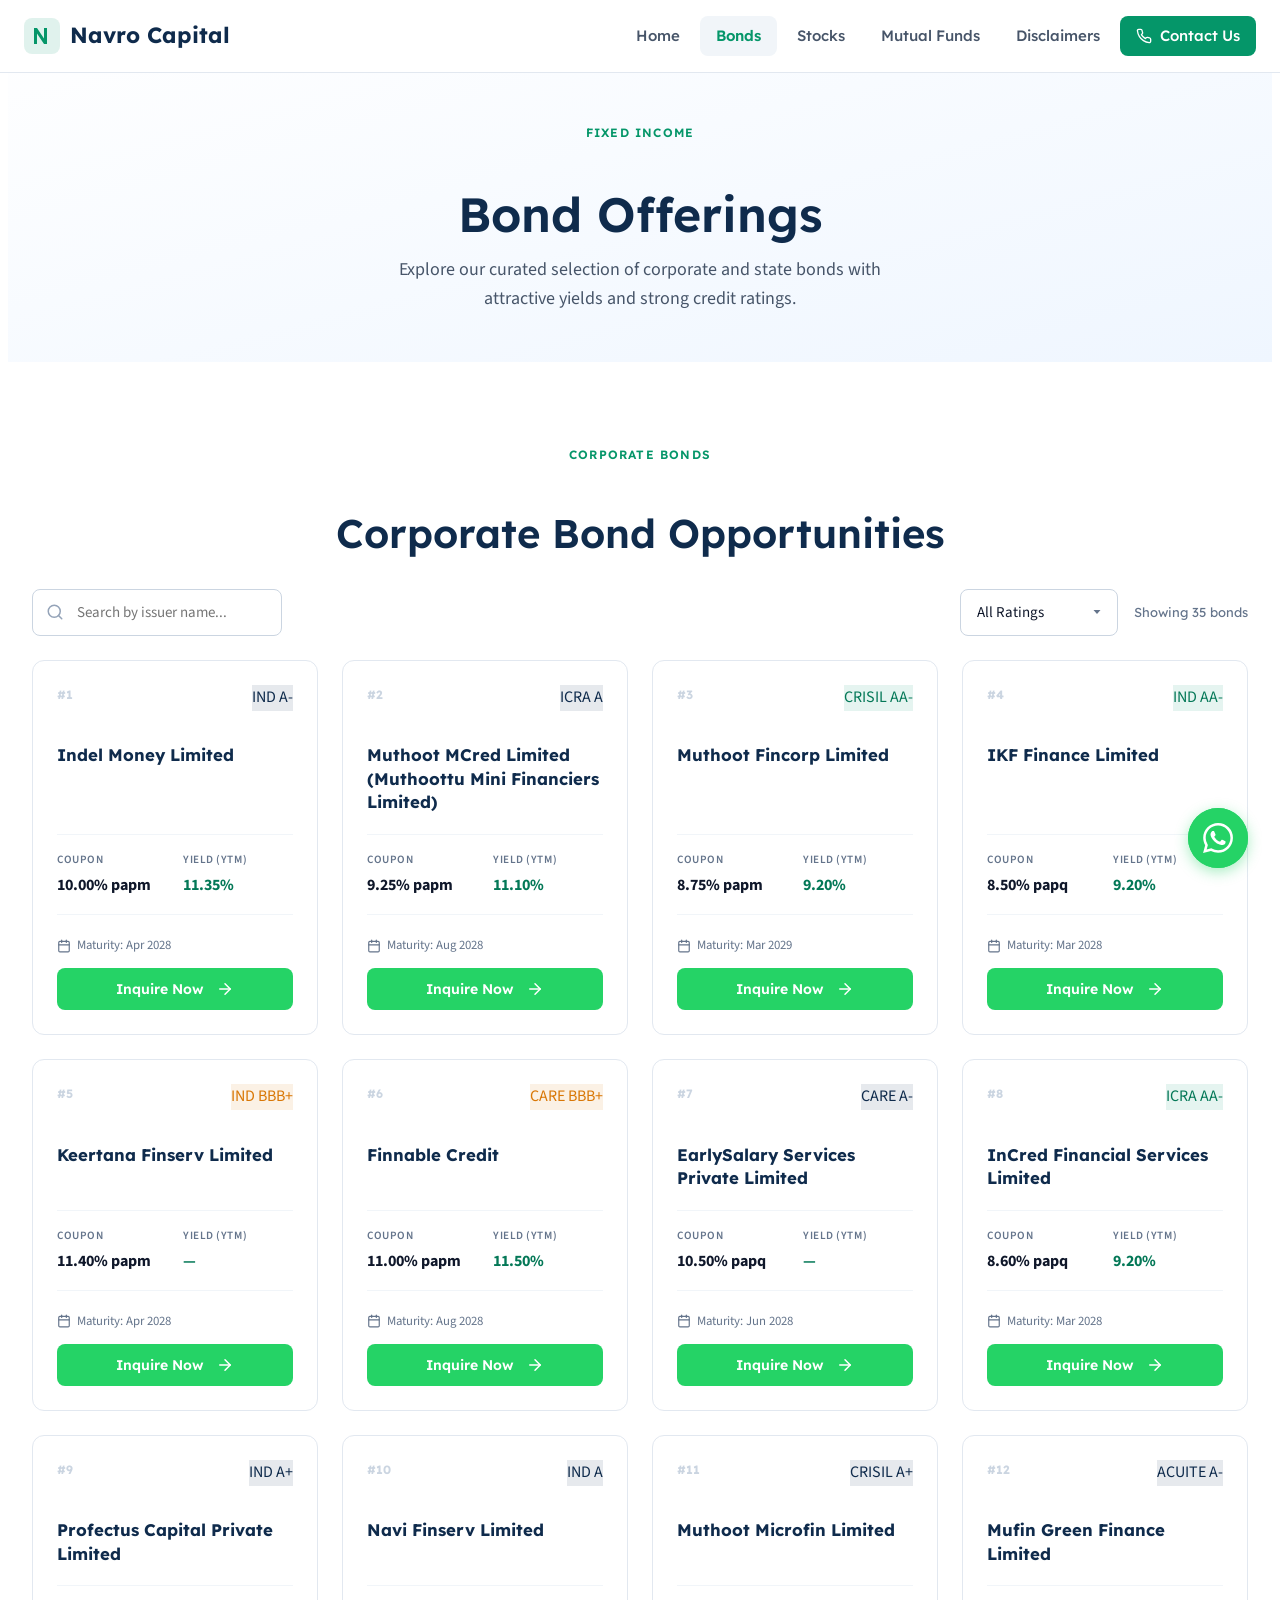
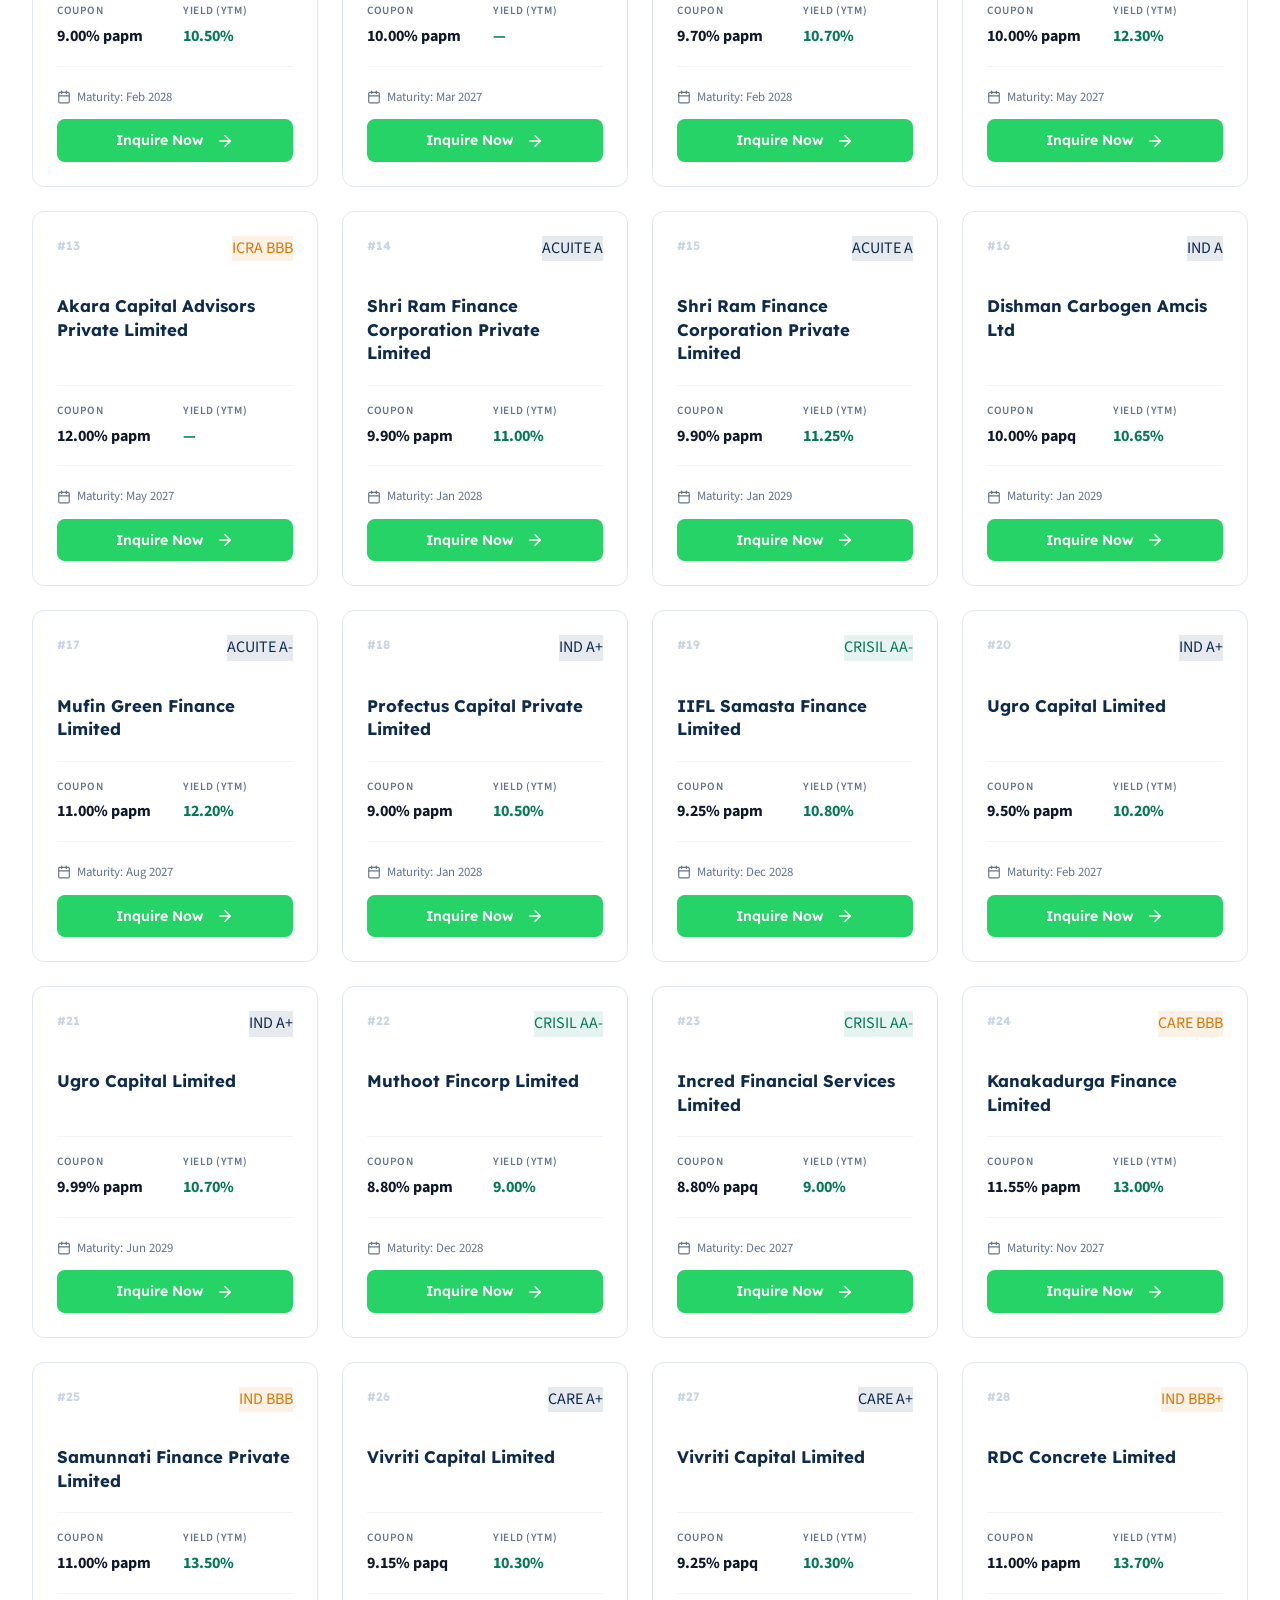
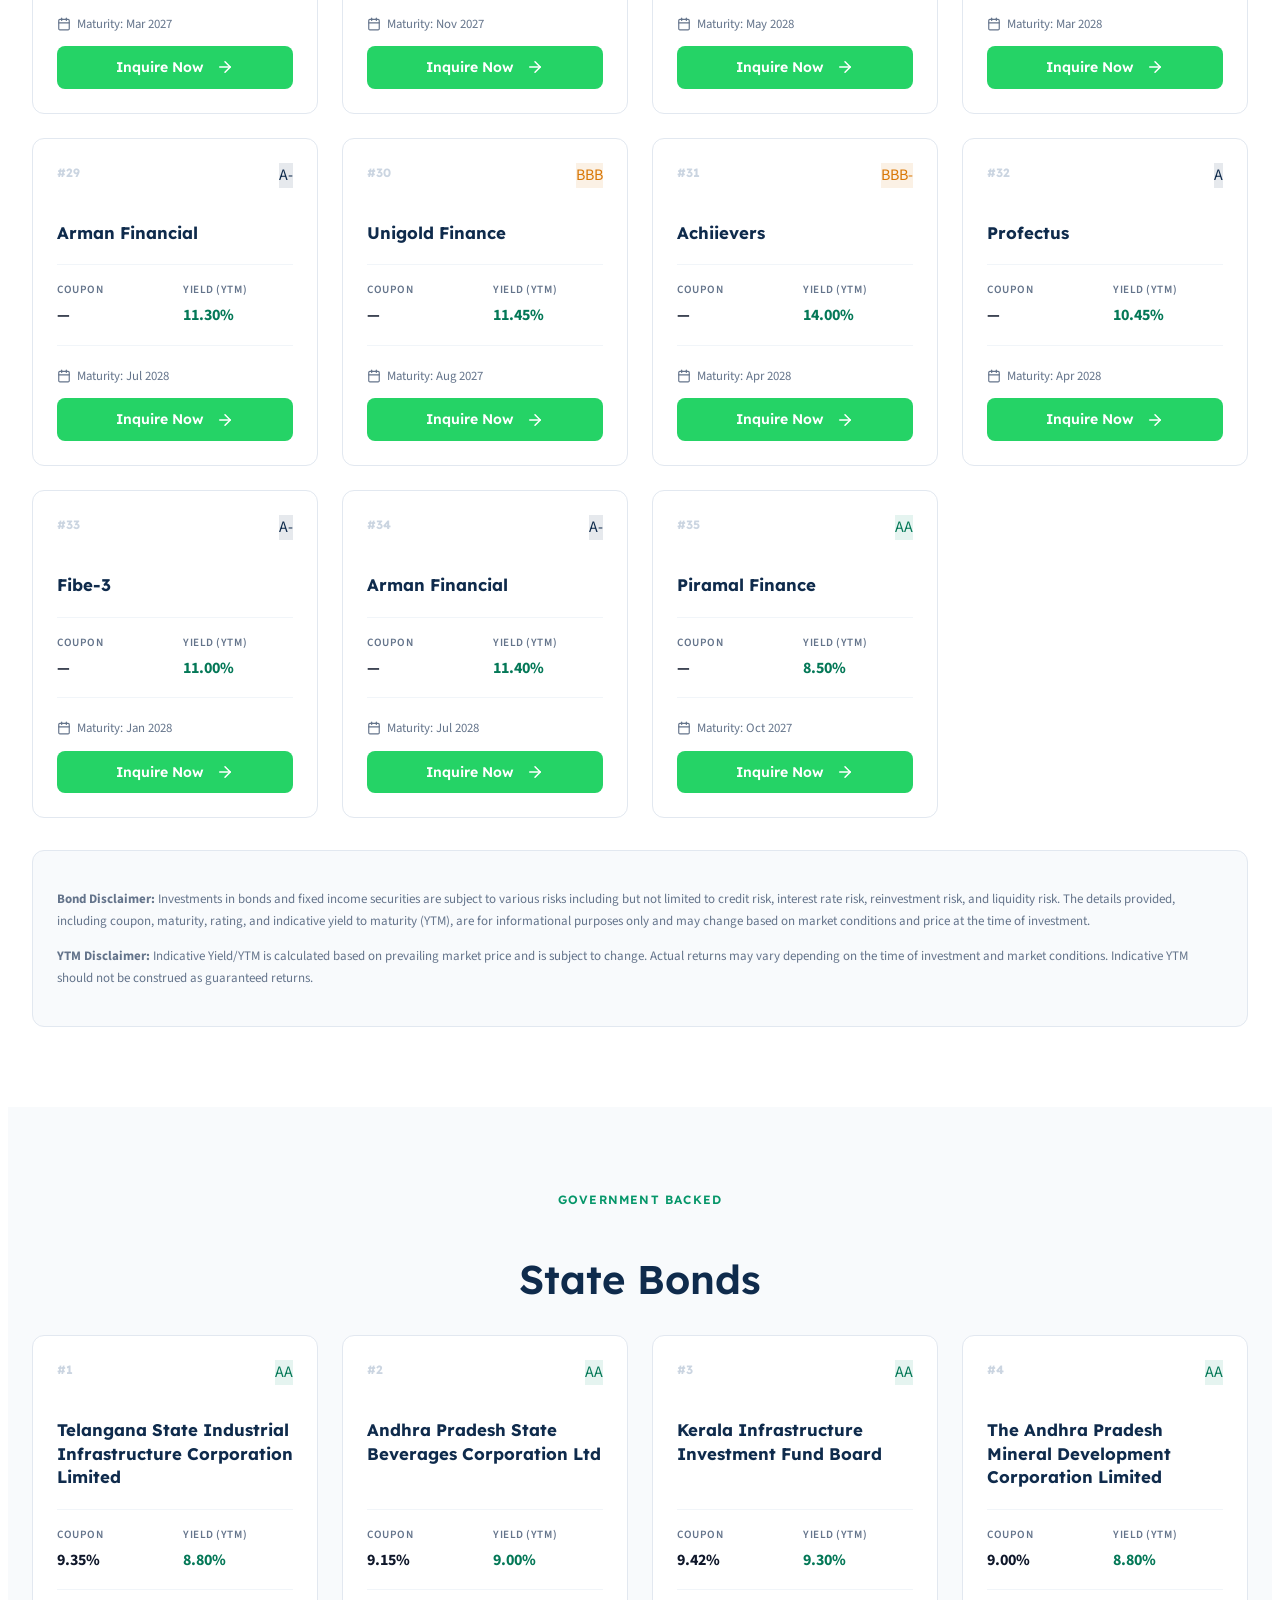
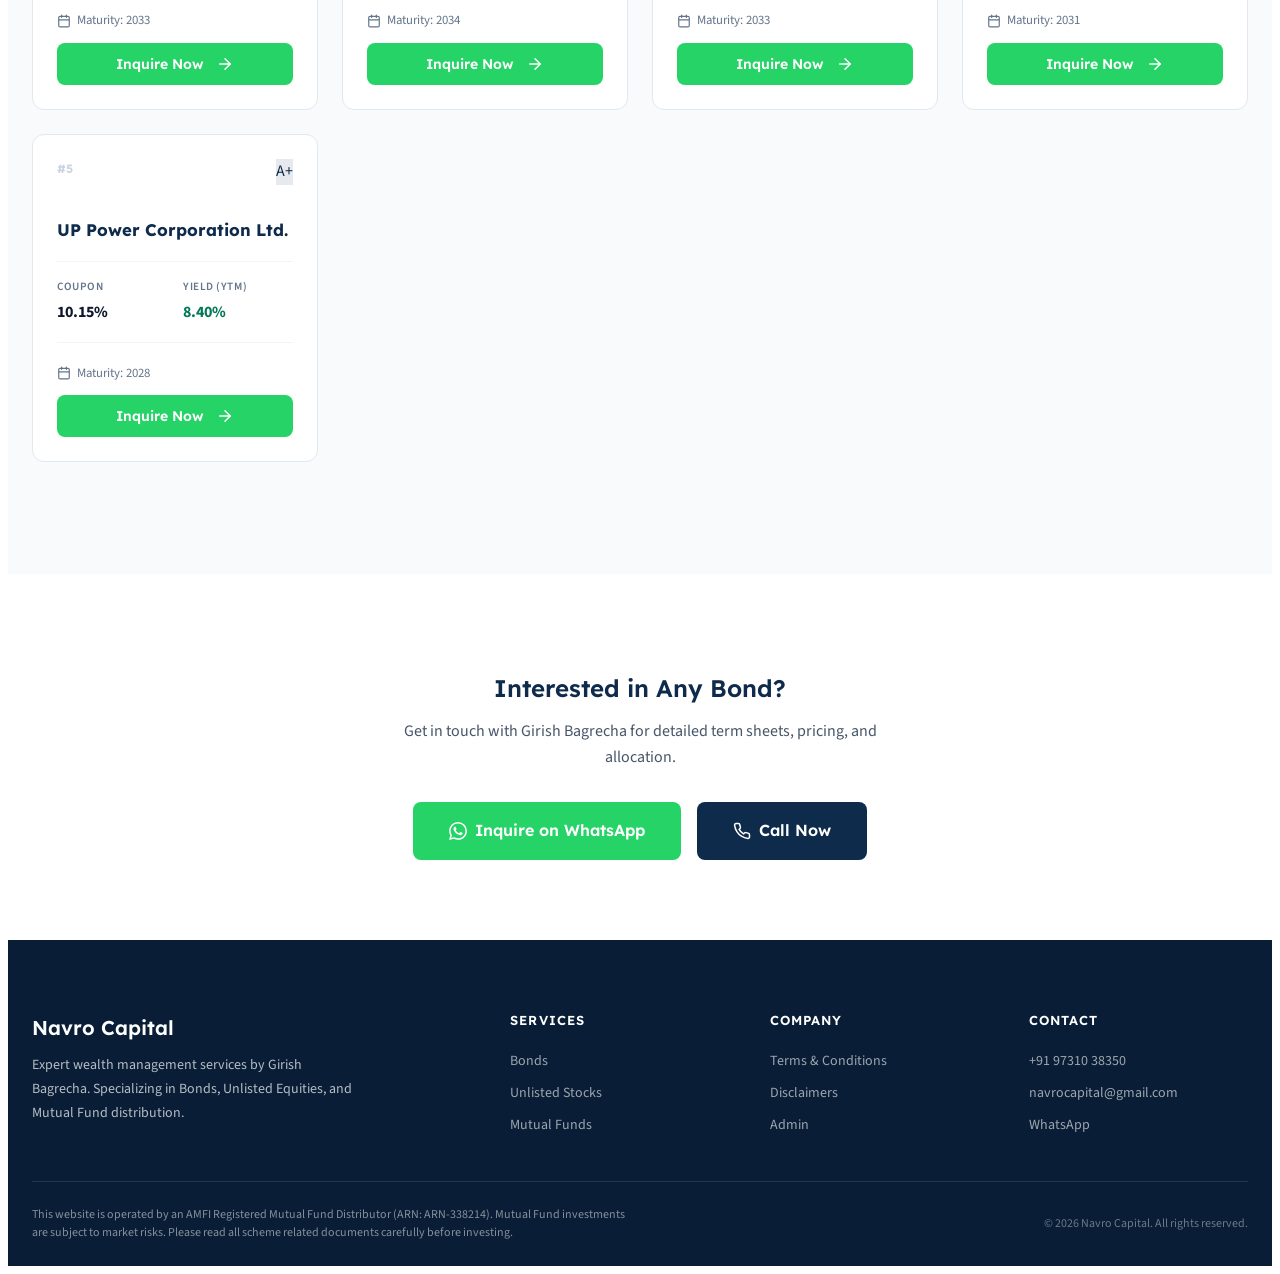
==== bonds.html @ 6faaa969 "navro capital init commit" ====
<!DOCTYPE html>
<html lang="en">
<head>
  <meta charset="UTF-8">
  <meta name="viewport" content="width=device-width, initial-scale=1.0">
  <title>Bonds — Navro Capital</title>
  <meta name="description" content="Explore 35+ corporate and state bonds with attractive yields of 8.4%–14.0%. Curated by Navro Capital.">
  <meta name="theme-color" content="#0F2B4C">
  <link rel="preconnect" href="https://fonts.googleapis.com">
  <link rel="preconnect" href="https://fonts.gstatic.com" crossorigin>
  <link href="https://fonts.googleapis.com/css2?family=Lexend:wght@300;400;500;600;700&family=Source+Sans+3:wght@300;400;500;600;700&display=swap" rel="stylesheet">
  <link rel="stylesheet" href="styles.css">
  <!-- Google tag (gtag.js) -->
  <script async src="https://www.googletagmanager.com/gtag/js?id=G-56VB002HDN"></script>
  <script>
    window.dataLayer = window.dataLayer || [];
    function gtag(){dataLayer.push(arguments);}
    gtag('js', new Date());

    gtag('config', 'G-56VB002HDN');
  </script>
</head>
<body>

  <!-- Navbar -->
  <nav class="navbar" id="navbar">
    <div class="navbar-inner">
      <a href="index.html" class="navbar-logo">
        <svg viewBox="0 0 36 36" fill="none" xmlns="http://www.w3.org/2000/svg"><rect width="36" height="36" rx="8" fill="currentColor" fill-opacity="0.12"/><path d="M10 26V10h3l7 10.5V10h3v16h-3L13 15.5V26h-3z" fill="currentColor"/></svg>
        Navro Capital
      </a>
      <button class="menu-toggle" id="menuToggle" aria-label="Toggle navigation"><span></span><span></span><span></span></button>
      <ul class="navbar-links" id="navLinks">
        <li><a href="index.html">Home</a></li>
        <li><a href="bonds.html" class="active">Bonds</a></li>
        <li><a href="stocks.html">Stocks</a></li>
        <li><a href="mutual-funds.html">Mutual Funds</a></li>
        <li><a href="terms.html">Disclaimers</a></li>
        <li><a href="index.html#contact" class="navbar-cta">
          <svg xmlns="http://www.w3.org/2000/svg" width="16" height="16" viewBox="0 0 24 24" fill="none" stroke="currentColor" stroke-width="2" stroke-linecap="round" stroke-linejoin="round"><path d="M22 16.92v3a2 2 0 0 1-2.18 2 19.79 19.79 0 0 1-8.63-3.07 19.5 19.5 0 0 1-6-6 19.79 19.79 0 0 1-3.07-8.67A2 2 0 0 1 4.11 2h3a2 2 0 0 1 2 1.72c.127.96.361 1.903.7 2.81a2 2 0 0 1-.45 2.11L8.09 9.91a16 16 0 0 0 6 6l1.27-1.27a2 2 0 0 1 2.11-.45c.907.339 1.85.573 2.81.7A2 2 0 0 1 22 16.92z"/></svg>
          Contact Us
        </a></li>
      </ul>
    </div>
  </nav>

  <!-- Page Header -->
  <div class="page-header">
    <span class="section-label">Fixed Income</span>
    <h1>Bond Offerings</h1>
    <p>Explore our curated selection of corporate and state bonds with attractive yields and strong credit ratings.</p>
  </div>

  <!-- Corporate Bonds -->
  <section class="section" id="corporate-bonds">
    <div class="section-inner">
      <div class="section-header" style="margin-bottom: 2rem;">
        <span class="section-label">Corporate Bonds</span>
        <h2>Corporate Bond Opportunities</h2>
      </div>

      <!-- Table Controls -->
      <div class="table-controls">
        <div class="search-wrapper">
          <svg xmlns="http://www.w3.org/2000/svg" width="18" height="18" viewBox="0 0 24 24" fill="none" stroke="currentColor" stroke-width="2" stroke-linecap="round" stroke-linejoin="round"><circle cx="11" cy="11" r="8"/><line x1="21" y1="21" x2="16.65" y2="16.65"/></svg>
          <input type="text" class="search-input" id="bondSearch" placeholder="Search by issuer name..." aria-label="Search bonds">
        </div>
        <select class="filter-select" id="ratingFilter" aria-label="Filter by rating">
          <option value="">All Ratings</option>
          <option value="AA">AA / AA-</option>
          <option value="A">A / A+ / A-</option>
          <option value="BBB">BBB / BBB+</option>
          <option value="BB">BBB- and below</option>
        </select>
        <span class="table-count" id="bondCount">Showing 35 bonds</span>
      </div>

      <div class="bonds-grid" id="corporateBondsGrid">
        <!-- Populated by JS -->
      </div>

      <div class="disclaimer-box" style="margin-top: 2rem;">
        <p><strong>Bond Disclaimer:</strong> Investments in bonds and fixed income securities are subject to various risks including but not limited to credit risk, interest rate risk, reinvestment risk, and liquidity risk. The details provided, including coupon, maturity, rating, and indicative yield to maturity (YTM), are for informational purposes only and may change based on market conditions and price at the time of investment.</p>
        <p style="margin-top: 0.5rem;"><strong>YTM Disclaimer:</strong> Indicative Yield/YTM is calculated based on prevailing market price and is subject to change. Actual returns may vary depending on the time of investment and market conditions. Indicative YTM should not be construed as guaranteed returns.</p>
      </div>
    </div>
  </section>

  <!-- State Bonds -->
  <section class="section section-alt" id="state-bonds">
    <div class="section-inner">
      <div class="section-header" style="margin-bottom: 2rem;">
        <span class="section-label">Government Backed</span>
        <h2>State Bonds</h2>
      </div>
      <div class="bonds-grid" id="stateBondsGrid">
        <!-- Populated by JS -->
      </div>
    </div>
  </section>

  <!-- CTA Section -->
  <section class="section">
    <div class="section-inner" style="text-align: center;">
      <h2 style="margin-bottom: 1rem;">Interested in Any Bond?</h2>
      <p style="color: var(--slate-600); margin-bottom: 2rem; max-width: 480px; margin-left: auto; margin-right: auto;">Get in touch with Girish Bagrecha for detailed term sheets, pricing, and allocation.</p>
      <div style="display: flex; gap: 1rem; justify-content: center; flex-wrap: wrap;">
        <a href="#" class="btn btn-whatsapp btn-lg" id="bondWhatsapp">
          <svg xmlns="http://www.w3.org/2000/svg" width="20" height="20" viewBox="0 0 24 24" fill="currentColor"><path d="M17.472 14.382c-.297-.149-1.758-.867-2.03-.967-.273-.099-.471-.148-.67.15-.197.297-.767.966-.94 1.164-.173.199-.347.223-.644.075-.297-.15-1.255-.463-2.39-1.475-.883-.788-1.48-1.761-1.653-2.059-.173-.297-.018-.458.13-.606.134-.133.298-.347.446-.52.149-.174.198-.298.298-.497.099-.198.05-.371-.025-.52-.075-.149-.669-1.612-.916-2.207-.242-.579-.487-.5-.669-.51-.173-.008-.371-.01-.57-.01-.198 0-.52.074-.792.372-.272.297-1.04 1.016-1.04 2.479 0 1.462 1.065 2.875 1.213 3.074.149.198 2.096 3.2 5.077 4.487.709.306 1.262.489 1.694.625.712.227 1.36.195 1.871.118.571-.085 1.758-.719 2.006-1.413.248-.694.248-1.289.173-1.413-.074-.124-.272-.198-.57-.347m-5.421 7.403h-.004a9.87 9.87 0 01-5.031-1.378l-.361-.214-3.741.982.998-3.648-.235-.374a9.86 9.86 0 01-1.51-5.26c.001-5.45 4.436-9.884 9.888-9.884 2.64 0 5.122 1.03 6.988 2.898a9.825 9.825 0 012.893 6.994c-.003 5.45-4.437 9.884-9.885 9.884m8.413-18.297A11.815 11.815 0 0012.05 0C5.495 0 .16 5.335.157 11.892c0 2.096.547 4.142 1.588 5.945L.057 24l6.305-1.654a11.882 11.882 0 005.683 1.448h.005c6.554 0 11.89-5.335 11.893-11.893a11.821 11.821 0 00-3.48-8.413z"/></svg>
          Inquire on WhatsApp
        </a>
        <a href="tel:+919731038350" class="btn btn-secondary btn-lg">
          <svg xmlns="http://www.w3.org/2000/svg" width="18" height="18" viewBox="0 0 24 24" fill="none" stroke="currentColor" stroke-width="2" stroke-linecap="round" stroke-linejoin="round"><path d="M22 16.92v3a2 2 0 0 1-2.18 2 19.79 19.79 0 0 1-8.63-3.07 19.5 19.5 0 0 1-6-6 19.79 19.79 0 0 1-3.07-8.67A2 2 0 0 1 4.11 2h3a2 2 0 0 1 2 1.72c.127.96.361 1.903.7 2.81a2 2 0 0 1-.45 2.11L8.09 9.91a16 16 0 0 0 6 6l1.27-1.27a2 2 0 0 1 2.11-.45c.907.339 1.85.573 2.81.7A2 2 0 0 1 22 16.92z"/></svg>
          Call Now
        </a>
      </div>
    </div>
  </section>

  <!-- Footer -->
  <footer class="footer">
    <div class="footer-inner">
      <div class="footer-grid">
        <div class="footer-brand">
          <h3>Navro Capital</h3>
          <p>Expert wealth management services by Girish Bagrecha. Specializing in Bonds, Unlisted Equities, and Mutual Fund distribution.</p>
        </div>
        <div class="footer-col">
          <h4>Services</h4>
          <a href="bonds.html">Bonds</a>
          <a href="stocks.html">Unlisted Stocks</a>
          <a href="mutual-funds.html">Mutual Funds</a>
        </div>
        <div class="footer-col">
          <h4>Company</h4>
          <a href="terms.html">Terms & Conditions</a>
          <a href="terms.html#disclaimers">Disclaimers</a>
          <a href="login.html">Admin</a>
        </div>
        <div class="footer-col">
          <h4>Contact</h4>
          <a href="tel:+919731038350">+91 97310 38350</a>
          <a href="mailto:navrocapital@gmail.com">navrocapital@gmail.com</a>
          <a href="#" id="footerWhatsapp">WhatsApp</a>
        </div>
      </div>
      <div class="footer-bottom">
        <div class="footer-amfi">This website is operated by an AMFI Registered Mutual Fund Distributor (ARN: ARN-338214). Mutual Fund investments are subject to market risks. Please read all scheme related documents carefully before investing.</div>
        <div class="footer-copyright">&copy; 2026 Navro Capital. All rights reserved.</div>
      </div>
    </div>
  </footer>

  <!-- Floating WhatsApp -->
  <a href="#" class="whatsapp-float" id="whatsappFloat" aria-label="Chat on WhatsApp" target="_blank" rel="noopener">
    <svg xmlns="http://www.w3.org/2000/svg" width="30" height="30" viewBox="0 0 24 24" fill="currentColor"><path d="M17.472 14.382c-.297-.149-1.758-.867-2.03-.967-.273-.099-.471-.148-.67.15-.197.297-.767.966-.94 1.164-.173.199-.347.223-.644.075-.297-.15-1.255-.463-2.39-1.475-.883-.788-1.48-1.761-1.653-2.059-.173-.297-.018-.458.13-.606.134-.133.298-.347.446-.52.149-.174.198-.298.298-.497.099-.198.05-.371-.025-.52-.075-.149-.669-1.612-.916-2.207-.242-.579-.487-.5-.669-.51-.173-.008-.371-.01-.57-.01-.198 0-.52.074-.792.372-.272.297-1.04 1.016-1.04 2.479 0 1.462 1.065 2.875 1.213 3.074.149.198 2.096 3.2 5.077 4.487.709.306 1.262.489 1.694.625.712.227 1.36.195 1.871.118.571-.085 1.758-.719 2.006-1.413.248-.694.248-1.289.173-1.413-.074-.124-.272-.198-.57-.347m-5.421 7.403h-.004a9.87 9.87 0 01-5.031-1.378l-.361-.214-3.741.982.998-3.648-.235-.374a9.86 9.86 0 01-1.51-5.26c.001-5.45 4.436-9.884 9.888-9.884 2.64 0 5.122 1.03 6.988 2.898a9.825 9.825 0 012.893 6.994c-.003 5.45-4.437 9.884-9.885 9.884m8.413-18.297A11.815 11.815 0 0012.05 0C5.495 0 .16 5.335.157 11.892c0 2.096.547 4.142 1.588 5.945L.057 24l6.305-1.654a11.882 11.882 0 005.683 1.448h.005c6.554 0 11.89-5.335 11.893-11.893a11.821 11.821 0 00-3.48-8.413z"/></svg>
  </a>

  <!-- Sticky Contact Bar (Mobile) -->
  <div class="sticky-contact-bar">
    <div class="sticky-contact-bar-inner">
      <a href="tel:+919731038350" class="btn btn-secondary btn-sm">
        <svg xmlns="http://www.w3.org/2000/svg" width="14" height="14" viewBox="0 0 24 24" fill="none" stroke="currentColor" stroke-width="2" stroke-linecap="round" stroke-linejoin="round"><path d="M22 16.92v3a2 2 0 0 1-2.18 2 19.79 19.79 0 0 1-8.63-3.07 19.5 19.5 0 0 1-6-6 19.79 19.79 0 0 1-3.07-8.67A2 2 0 0 1 4.11 2h3a2 2 0 0 1 2 1.72c.127.96.361 1.903.7 2.81a2 2 0 0 1-.45 2.11L8.09 9.91a16 16 0 0 0 6 6l1.27-1.27a2 2 0 0 1 2.11-.45c.907.339 1.85.573 2.81.7A2 2 0 0 1 22 16.92z"/></svg>
        Call
      </a>
      <a href="#" class="btn btn-whatsapp btn-sm" id="stickyWhatsapp">
        <svg xmlns="http://www.w3.org/2000/svg" width="14" height="14" viewBox="0 0 24 24" fill="currentColor"><path d="M17.472 14.382c-.297-.149-1.758-.867-2.03-.967-.273-.099-.471-.148-.67.15-.197.297-.767.966-.94 1.164-.173.199-.347.223-.644.075-.297-.15-1.255-.463-2.39-1.475-.883-.788-1.48-1.761-1.653-2.059-.173-.297-.018-.458.13-.606.134-.133.298-.347.446-.52.149-.174.198-.298.298-.497.099-.198.05-.371-.025-.52-.075-.149-.669-1.612-.916-2.207-.242-.579-.487-.5-.669-.51-.173-.008-.371-.01-.57-.01-.198 0-.52.074-.792.372-.272.297-1.04 1.016-1.04 2.479 0 1.462 1.065 2.875 1.213 3.074.149.198 2.096 3.2 5.077 4.487.709.306 1.262.489 1.694.625.712.227 1.36.195 1.871.118.571-.085 1.758-.719 2.006-1.413.248-.694.248-1.289.173-1.413-.074-.124-.272-.198-.57-.347m-5.421 7.403h-.004a9.87 9.87 0 01-5.031-1.378l-.361-.214-3.741.982.998-3.648-.235-.374a9.86 9.86 0 01-1.51-5.26c.001-5.45 4.436-9.884 9.888-9.884 2.64 0 5.122 1.03 6.988 2.898a9.825 9.825 0 012.893 6.994c-.003 5.45-4.437 9.884-9.885 9.884m8.413-18.297A11.815 11.815 0 0012.05 0C5.495 0 .16 5.335.157 11.892c0 2.096.547 4.142 1.588 5.945L.057 24l6.305-1.654a11.882 11.882 0 005.683 1.448h.005c6.554 0 11.89-5.335 11.893-11.893a11.821 11.821 0 00-3.48-8.413z"/></svg>
        WhatsApp
      </a>
      <a href="mailto:navrocapital@gmail.com" class="btn btn-outline btn-sm" style="border-color: var(--slate-300);">
        <svg xmlns="http://www.w3.org/2000/svg" width="14" height="14" viewBox="0 0 24 24" fill="none" stroke="currentColor" stroke-width="2" stroke-linecap="round" stroke-linejoin="round"><path d="M4 4h16c1.1 0 2 .9 2 2v12c0 1.1-.9 2-2 2H4c-1.1 0-2-.9-2-2V6c0-1.1.9-2 2-2z"/><polyline points="22,6 12,13 2,6"/></svg>
        Email
      </a>
    </div>
  </div>

  <!-- Toast -->
  <div class="toast" id="toast"></div>
  <script src="data.js"></script>
  <script src="config.js"></script>
  <script src="app.js"></script>
</body>
</html>
---- styles.css ----
/* ========================================
   Navro Capital — Custom Styles
   Design: Light Theme / Navy + Emerald
   ======================================== */

/* CSS Custom Properties */
:root {
  --navy: #0F2B4C;
  --navy-light: #1A3D6D;
  --navy-dark: #091E36;
  --emerald: #059669;
  --emerald-light: #10B981;
  --emerald-dark: #047857;
  --white: #FFFFFF;
  --off-white: #F8FAFC;
  --bg-light: #F1F5F9;
  --slate-100: #F1F5F9;
  --slate-200: #E2E8F0;
  --slate-300: #CBD5E1;
  --slate-400: #94A3B8;
  --slate-500: #64748B;
  --slate-600: #475569;
  --slate-700: #334155;
  --slate-900: #0F172A;
  --gold: #D97706;
  --red: #DC2626;
  --shadow-sm: 0 1px 2px 0 rgba(0, 0, 0, 0.05);
  --shadow-md: 0 4px 6px -1px rgba(0, 0, 0, 0.1), 0 2px 4px -2px rgba(0, 0, 0, 0.1);
  --shadow-lg: 0 10px 15px -3px rgba(0, 0, 0, 0.1), 0 4px 6px -4px rgba(0, 0, 0, 0.1);
  --shadow-xl: 0 20px 25px -5px rgba(0, 0, 0, 0.1), 0 8px 10px -6px rgba(0, 0, 0, 0.1);
  --radius: 0.75rem;
  --radius-sm: 0.5rem;
  --transition: 200ms ease;
}

/* Base Reset & Typography */
*, *::before, *::after {
  box-sizing: border-box;
}

html {
  scroll-behavior: smooth;
  scroll-padding-top: 5rem;
}

body {
  font-family: 'Source Sans 3', 'Inter', system-ui, -apple-system, sans-serif;
  color: var(--slate-900);
  background: var(--white);
  line-height: 1.6;
  -webkit-font-smoothing: antialiased;
  -moz-osx-font-smoothing: grayscale;
}

h1, h2, h3, h4, h5, h6 {
  font-family: 'Lexend', 'Inter', system-ui, sans-serif;
  font-weight: 600;
  line-height: 1.2;
  color: var(--navy);
}

/* ========================================
   Animations
   ======================================== */
@keyframes fadeInUp {
  from {
    opacity: 0;
    transform: translateY(24px);
  }
  to {
    opacity: 1;
    transform: translateY(0);
  }
}

@keyframes fadeIn {
  from { opacity: 0; }
  to { opacity: 1; }
}

@keyframes slideDown {
  from {
    opacity: 0;
    transform: translateY(-10px);
  }
  to {
    opacity: 1;
    transform: translateY(0);
  }
}

@keyframes pulse-ring {
  0% {
    transform: scale(0.8);
    opacity: 1;
  }
  100% {
    transform: scale(1.6);
    opacity: 0;
  }
}

@keyframes float {
  0%, 100% { transform: translateY(0); }
  50% { transform: translateY(-6px); }
}

@keyframes shimmer {
  0% { background-position: -200% 0; }
  100% { background-position: 200% 0; }
}

@media (prefers-reduced-motion: reduce) {
  *, *::before, *::after {
    animation-duration: 0.01ms !important;
    animation-iteration-count: 1 !important;
    transition-duration: 0.01ms !important;
    scroll-behavior: auto !important;
  }
}

.animate-on-scroll {
  opacity: 0;
  transform: translateY(24px);
  transition: opacity 0.6s ease, transform 0.6s ease;
}

.animate-on-scroll.visible {
  opacity: 1;
  transform: translateY(0);
}

/* ========================================
   Navbar
   ======================================== */
.navbar {
  position: fixed;
  top: 0;
  left: 0;
  right: 0;
  z-index: 1000;
  background: rgba(255, 255, 255, 0.92);
  backdrop-filter: blur(12px);
  -webkit-backdrop-filter: blur(12px);
  border-bottom: 1px solid var(--slate-200);
  transition: box-shadow var(--transition), background var(--transition);
}

.navbar.scrolled {
  box-shadow: var(--shadow-md);
  background: rgba(255, 255, 255, 0.97);
}

.navbar-inner {
  max-width: 1280px;
  margin: 0 auto;
  padding: 0 1.5rem;
  display: flex;
  align-items: center;
  justify-content: space-between;
  height: 72px;
}

.navbar-logo {
  display: flex;
  align-items: center;
  gap: 0.625rem;
  text-decoration: none;
  font-family: 'Lexend', sans-serif;
  font-weight: 700;
  font-size: 1.375rem;
  color: var(--navy);
  transition: opacity var(--transition);
}

.navbar-logo:hover {
  opacity: 0.85;
}

.navbar-logo svg {
  width: 36px;
  height: 36px;
  color: var(--emerald);
}

.navbar-links {
  display: flex;
  align-items: center;
  gap: 0.25rem;
  list-style: none;
  margin: 0;
  padding: 0;
}

.navbar-links a {
  display: inline-flex;
  align-items: center;
  padding: 0.5rem 1rem;
  text-decoration: none;
  font-family: 'Lexend', sans-serif;
  font-weight: 500;
  font-size: 0.9375rem;
  color: var(--slate-600);
  border-radius: var(--radius-sm);
  transition: color var(--transition), background var(--transition);
  cursor: pointer;
}

.navbar-links a:hover,
.navbar-links a.active {
  color: var(--navy);
  background: var(--slate-100);
}

.navbar-links a.active {
  color: var(--emerald);
  font-weight: 600;
}

.navbar-cta {
  display: inline-flex;
  align-items: center;
  gap: 0.5rem;
  padding: 0.625rem 1.25rem;
  font-family: 'Lexend', sans-serif;
  font-weight: 600;
  font-size: 0.875rem;
  color: var(--white) !important;
  background: var(--emerald);
  border-radius: var(--radius-sm);
  text-decoration: none;
  transition: background var(--transition), transform var(--transition), box-shadow var(--transition);
  cursor: pointer;
}

.navbar-cta:hover {
  background: var(--emerald-dark) !important;
  transform: translateY(-1px);
  box-shadow: 0 4px 12px rgba(5, 150, 105, 0.3);
}

/* Mobile menu toggle */
.menu-toggle {
  display: none;
  flex-direction: column;
  gap: 5px;
  background: none;
  border: none;
  cursor: pointer;
  padding: 0.5rem;
  z-index: 1001;
}

.menu-toggle span {
  display: block;
  width: 24px;
  height: 2px;
  background: var(--navy);
  border-radius: 2px;
  transition: transform var(--transition), opacity var(--transition);
}

.menu-toggle.open span:first-child {
  transform: rotate(45deg) translate(5px, 5px);
}

.menu-toggle.open span:nth-child(2) {
  opacity: 0;
}

.menu-toggle.open span:last-child {
  transform: rotate(-45deg) translate(5px, -5px);
}

@media (max-width: 768px) {
  .menu-toggle {
    display: flex;
  }

  .navbar-links {
    position: fixed;
    top: 72px;
    left: 0;
    right: 0;
    bottom: 0;
    flex-direction: column;
    background: var(--white);
    padding: 2rem 1.5rem;
    gap: 0.5rem;
    transform: translateX(100%);
    transition: transform 0.3s ease;
    overflow-y: auto;
  }

  .navbar-links.open {
    transform: translateX(0);
  }

  .navbar-links a {
    width: 100%;
    padding: 1rem;
    font-size: 1.0625rem;
    border-radius: var(--radius-sm);
  }

  .navbar-links a:hover {
    background: var(--slate-100);
  }
}

/* ========================================
   Hero Section
   ======================================== */
.hero {
  position: relative;
  min-height: 85vh;
  display: flex;
  align-items: center;
  padding: 8rem 1.5rem 4rem;
  background: linear-gradient(165deg, var(--white) 0%, var(--off-white) 40%, #EFF6FF 100%);
  overflow: hidden;
}

.hero::before {
  content: '';
  position: absolute;
  top: -30%;
  right: -10%;
  width: 600px;
  height: 600px;
  border-radius: 50%;
  background: radial-gradient(circle, rgba(5, 150, 105, 0.06) 0%, transparent 70%);
  pointer-events: none;
}

.hero::after {
  content: '';
  position: absolute;
  bottom: -20%;
  left: -5%;
  width: 400px;
  height: 400px;
  border-radius: 50%;
  background: radial-gradient(circle, rgba(15, 43, 76, 0.05) 0%, transparent 70%);
  pointer-events: none;
}

.hero-inner {
  max-width: 1280px;
  margin: 0 auto;
  width: 100%;
  display: grid;
  grid-template-columns: 1fr 1fr;
  gap: 4rem;
  align-items: center;
  position: relative;
  z-index: 1;
}

.hero-badge {
  display: inline-flex;
  align-items: center;
  gap: 0.5rem;
  padding: 0.375rem 1rem;
  background: rgba(5, 150, 105, 0.08);
  border: 1px solid rgba(5, 150, 105, 0.2);
  border-radius: 9999px;
  font-family: 'Lexend', sans-serif;
  font-size: 0.8125rem;
  font-weight: 500;
  color: var(--emerald-dark);
  margin-bottom: 1.5rem;
  animation: fadeInUp 0.6s ease;
}

.hero-badge svg {
  width: 16px;
  height: 16px;
}

.hero-title {
  font-size: clamp(2.25rem, 5vw, 3.75rem);
  font-weight: 700;
  color: var(--navy);
  margin-bottom: 1.5rem;
  animation: fadeInUp 0.6s ease 0.1s both;
}

.hero-title span {
  color: var(--emerald);
}

.hero-subtitle {
  font-size: 1.1875rem;
  color: var(--slate-600);
  max-width: 540px;
  margin-bottom: 2.5rem;
  animation: fadeInUp 0.6s ease 0.2s both;
}

.hero-actions {
  display: flex;
  flex-wrap: wrap;
  gap: 1rem;
  animation: fadeInUp 0.6s ease 0.3s both;
}

.hero-visual {
  display: flex;
  flex-direction: column;
  justify-content: center;
  align-items: center;
  animation: fadeIn 1s ease 0.4s both;
}

.hero-stats-grid {
  display: grid;
  grid-template-columns: 1fr 1fr;
  gap: 1.25rem;
  width: 100%;
  max-width: 400px;
}

.stat-card {
  background: var(--white);
  border: 1px solid var(--slate-200);
  border-radius: var(--radius);
  padding: 1.5rem;
  text-align: center;
  box-shadow: var(--shadow-sm);
  transition: transform var(--transition), box-shadow var(--transition);
}

.stat-card:hover {
  transform: translateY(-2px);
  box-shadow: var(--shadow-md);
}

.stat-card .stat-value {
  font-family: 'Lexend', sans-serif;
  font-size: 1.75rem;
  font-weight: 700;
  color: var(--navy);
  margin-bottom: 0.25rem;
}

.stat-card .stat-label {
  font-size: 0.8125rem;
  font-weight: 500;
  color: var(--slate-500);
  text-transform: uppercase;
  letter-spacing: 0.05em;
}

@media (max-width: 768px) {
  .hero {
    min-height: auto;
    padding: 7rem 1.5rem 3rem;
  }
  .hero-inner {
    grid-template-columns: 1fr;
    gap: 3rem;
  }
  .hero-visual {
    order: -1;
  }
  .hero-stats-grid {
    max-width: 100%;
  }
}

/* ========================================
   Buttons
   ======================================== */
.btn {
  display: inline-flex;
  align-items: center;
  justify-content: center;
  gap: 0.5rem;
  padding: 0.75rem 1.75rem;
  font-family: 'Lexend', sans-serif;
  font-weight: 600;
  font-size: 0.9375rem;
  border-radius: var(--radius-sm);
  border: none;
  cursor: pointer;
  text-decoration: none;
  transition: all var(--transition);
  white-space: nowrap;
}

.btn svg {
  width: 18px;
  height: 18px;
  flex-shrink: 0;
}

.btn-primary {
  background: var(--emerald);
  color: var(--white);
}

.btn-primary:hover {
  background: var(--emerald-dark);
  transform: translateY(-1px);
  box-shadow: 0 4px 14px rgba(5, 150, 105, 0.35);
}

.btn-secondary {
  background: var(--navy);
  color: var(--white);
}

.btn-secondary:hover {
  background: var(--navy-light);
  transform: translateY(-1px);
  box-shadow: 0 4px 14px rgba(15, 43, 76, 0.3);
}

.btn-outline {
  background: transparent;
  color: var(--navy);
  border: 2px solid var(--slate-300);
}

.btn-outline:hover {
  border-color: var(--navy);
  background: var(--navy);
  color: var(--white);
}

.btn-whatsapp {
  background: #25D366;
  color: var(--white);
}

.btn-whatsapp:hover {
  background: #1da851;
  transform: translateY(-1px);
  box-shadow: 0 4px 14px rgba(37, 211, 102, 0.35);
}

.btn-sm {
  padding: 0.5rem 1rem;
  font-size: 0.8125rem;
}

.btn-lg {
  padding: 1rem 2.25rem;
  font-size: 1rem;
}

/* ========================================
   Sections
   ======================================== */
.section {
  padding: 5rem 1.5rem;
}

.section-alt {
  background: var(--off-white);
}

.section-inner {
  max-width: 1280px;
  margin: 0 auto;
}

.section-header {
  text-align: center;
  max-width: 640px;
  margin: 0 auto 3.5rem;
}

.section-header h2 {
  font-size: clamp(1.75rem, 3.5vw, 2.5rem);
  margin-bottom: 1rem;
}

.section-header p {
  font-size: 1.0625rem;
  color: var(--slate-600);
}

.section-label {
  display: inline-flex;
  align-items: center;
  gap: 0.375rem;
  font-family: 'Lexend', sans-serif;
  font-size: 0.75rem;
  font-weight: 600;
  text-transform: uppercase;
  letter-spacing: 0.1em;
  color: var(--emerald);
  margin-bottom: 0.75rem;
}

/* ========================================
   Service Cards
   ======================================== */
.services-grid {
  display: grid;
  grid-template-columns: repeat(3, 1fr);
  gap: 1.75rem;
}

.service-card {
  background: var(--white);
  border: 1px solid var(--slate-200);
  border-radius: var(--radius);
  padding: 2rem;
  text-decoration: none;
  transition: transform var(--transition), box-shadow var(--transition), border-color var(--transition);
  cursor: pointer;
  position: relative;
  overflow: hidden;
}

.service-card::after {
  content: '';
  position: absolute;
  bottom: 0;
  left: 0;
  right: 0;
  height: 3px;
  background: var(--emerald);
  transform: scaleX(0);
  transform-origin: left;
  transition: transform 0.3s ease;
}

.service-card:hover {
  transform: translateY(-4px);
  box-shadow: var(--shadow-lg);
  border-color: var(--slate-300);
}

.service-card:hover::after {
  transform: scaleX(1);
}

.service-card-icon {
  width: 48px;
  height: 48px;
  display: flex;
  align-items: center;
  justify-content: center;
  border-radius: var(--radius-sm);
  margin-bottom: 1.25rem;
}

.service-card-icon.bonds {
  background: rgba(5, 150, 105, 0.1);
  color: var(--emerald);
}

.service-card-icon.stocks {
  background: rgba(15, 43, 76, 0.1);
  color: var(--navy);
}

.service-card-icon.mutual-funds {
  background: rgba(217, 119, 6, 0.1);
  color: var(--gold);
}

.service-card-icon svg {
  width: 24px;
  height: 24px;
}

.service-card h3 {
  font-size: 1.25rem;
  margin-bottom: 0.75rem;
}

.service-card p {
  font-size: 0.9375rem;
  color: var(--slate-600);
  margin-bottom: 1rem;
}

.service-card .card-link {
  display: inline-flex;
  align-items: center;
  gap: 0.375rem;
  font-family: 'Lexend', sans-serif;
  font-weight: 600;
  font-size: 0.875rem;
  color: var(--emerald);
  text-decoration: none;
  transition: gap var(--transition);
}

.service-card:hover .card-link {
  gap: 0.625rem;
}

.service-card .card-link svg {
  width: 16px;
  height: 16px;
}

.service-card .badge-coming-soon {
  display: inline-block;
  padding: 0.25rem 0.625rem;
  background: rgba(217, 119, 6, 0.1);
  color: var(--gold);
  font-family: 'Lexend', sans-serif;
  font-size: 0.6875rem;
  font-weight: 600;
  border-radius: 9999px;
  text-transform: uppercase;
  letter-spacing: 0.05em;
  margin-left: 0.5rem;
  vertical-align: middle;
}

@media (max-width: 768px) {
  .services-grid {
    grid-template-columns: 1fr;
  }
}

/* ========================================
   Market Insights
   ======================================== */
.insight-card {
  background: linear-gradient(135deg, var(--navy) 0%, var(--navy-light) 100%);
  border-radius: var(--radius);
  padding: 3rem;
  color: var(--white);
  position: relative;
  overflow: hidden;
}

.insight-card::before {
  content: '';
  position: absolute;
  top: -40%;
  right: -20%;
  width: 300px;
  height: 300px;
  border-radius: 50%;
  background: rgba(5, 150, 105, 0.12);
  pointer-events: none;
}

.insight-card .section-label {
  color: rgba(255, 255, 255, 0.7);
}

.insight-card h2 {
  color: var(--white);
  font-size: 1.75rem;
  margin-bottom: 1.25rem;
}

.insight-text {
  font-size: 1.0625rem;
  line-height: 1.75;
  color: rgba(255, 255, 255, 0.85);
  position: relative;
  z-index: 1;
}

.insight-edit-btn {
  position: absolute;
  top: 1.25rem;
  right: 1.25rem;
  width: 36px;
  height: 36px;
  display: none;
  align-items: center;
  justify-content: center;
  background: rgba(255, 255, 255, 0.15);
  border: 1px solid rgba(255, 255, 255, 0.25);
  border-radius: var(--radius-sm);
  color: var(--white);
  cursor: pointer;
  transition: background var(--transition);
}

.insight-edit-btn:hover {
  background: rgba(255, 255, 255, 0.25);
}

.insight-edit-btn.show {
  display: flex;
}

.insight-editor {
  display: none;
  position: relative;
  z-index: 1;
}

.insight-editor.active {
  display: block;
}

.insight-editor textarea {
  width: 100%;
  min-height: 120px;
  background: rgba(255, 255, 255, 0.1);
  border: 1px solid rgba(255, 255, 255, 0.25);
  border-radius: var(--radius-sm);
  color: var(--white);
  font-family: 'Source Sans 3', sans-serif;
  font-size: 1rem;
  padding: 1rem;
  resize: vertical;
  outline: none;
}

.insight-editor textarea:focus {
  border-color: var(--emerald);
}

.insight-editor .editor-actions {
  display: flex;
  gap: 0.75rem;
  margin-top: 1rem;
}

/* ========================================
   Contact Section
   ======================================== */
.contact-layout {
  display: grid;
  grid-template-columns: 1.2fr 1fr;
  gap: 3rem;
  align-items: start;
}

@media (max-width: 900px) {
  .contact-layout {
    grid-template-columns: 1fr;
  }
}

.contact-form-wrapper {
  background: var(--white);
  border: 1px solid var(--slate-200);
  border-radius: var(--radius);
  padding: 2.5rem;
  box-shadow: var(--shadow-sm);
}

.contact-form .form-group {
  margin-bottom: 1.25rem;
}

.contact-form label {
  display: block;
  font-family: 'Lexend', sans-serif;
  font-size: 0.875rem;
  font-weight: 500;
  color: var(--navy);
  margin-bottom: 0.5rem;
}

.contact-form input,
.contact-form select,
.contact-form textarea {
  width: 100%;
  padding: 0.875rem 1rem;
  border: 1px solid var(--slate-300);
  border-radius: var(--radius-sm);
  font-family: 'Source Sans 3', sans-serif;
  font-size: 1rem;
  color: var(--slate-900);
  outline: none;
  transition: border-color var(--transition), box-shadow var(--transition);
  background: var(--bg-light);
}

.contact-form input:focus,
.contact-form select:focus,
.contact-form textarea:focus {
  border-color: var(--emerald);
  box-shadow: 0 0 0 3px rgba(5, 150, 105, 0.15);
  background: var(--white);
}

.contact-form select {
  appearance: none;
  background-image: url("data:image/svg+xml,%3Csvg xmlns='http://www.w3.org/2000/svg' width='16' height='16' fill='%2364748B' viewBox='0 0 16 16'%3E%3Cpath d='M4.5 6l3.5 4 3.5-4h-7z'/%3E%3C/svg%3E");
  background-repeat: no-repeat;
  background-position: right 1rem center;
  padding-right: 2.5rem;
}

.contact-form textarea {
  resize: vertical;
}

.contact-layout-new {
  display: grid;
  grid-template-columns: 1.2fr 0.8fr;
  gap: 3rem;
  align-items: start;
}

@media (max-width: 991px) {
  .contact-layout-new {
    grid-template-columns: 1fr;
    gap: 2rem;
  }
}

.contact-actions-primary {
  display: flex;
  flex-direction: column;
  gap: 1.5rem;
}

.contact-card-premium {
  display: flex;
  align-items: center;
  gap: 1.5rem;
  padding: 2rem;
  border-radius: var(--radius);
  text-decoration: none;
  transition: all var(--transition);
  position: relative;
  overflow: hidden;
  border: 1px solid var(--slate-200);
  background: var(--white);
}

.contact-card-premium.whatsapp {
  border-left: 4px solid #25D366;
  background: linear-gradient(to right, rgba(37, 211, 102, 0.03), var(--white));
}

.contact-card-premium.meeting {
  border-left: 4px solid var(--emerald);
  background: linear-gradient(to right, rgba(5, 150, 105, 0.03), var(--white));
}

.contact-card-premium:hover {
  transform: translateY(-4px);
  box-shadow: var(--shadow-lg);
  border-color: var(--slate-300);
}

.card-premium-icon {
  width: 64px;
  height: 64px;
  background: var(--white);
  border-radius: 50%;
  display: flex;
  align-items: center;
  justify-content: center;
  box-shadow: var(--shadow-sm);
  flex-shrink: 0;
}

.contact-card-premium.whatsapp .card-premium-icon { color: #25D366; }
.contact-card-premium.meeting .card-premium-icon { color: var(--emerald); }

.card-premium-content h3 {
  font-size: 1.25rem;
  color: var(--navy);
  margin-bottom: 0.5rem;
}

.card-premium-content p {
  font-size: 0.9375rem;
  color: var(--slate-600);
  margin-bottom: 1.25rem;
  line-height: 1.5;
}

.contact-info-secondary {
  display: flex;
  flex-direction: column;
  gap: 1.5rem;
  padding: 2rem;
  background: #F8FAFC;
  border-radius: var(--radius);
  border: 1px solid var(--slate-200);
}

.info-item {
  display: flex;
  gap: 1rem;
}

.info-item-icon {
  width: 40px;
  height: 40px;
  background: var(--white);
  border-radius: var(--radius-sm);
  display: flex;
  align-items: center;
  justify-content: center;
  color: var(--slate-500);
  box-shadow: var(--shadow-sm);
  flex-shrink: 0;
}

.info-item-content h4 {
  font-size: 0.75rem;
  text-transform: uppercase;
  color: var(--slate-500);
  letter-spacing: 0.05em;
  margin-bottom: 0.25rem;
}

.info-item-content p {
  font-size: 1.0625rem;
  font-weight: 600;
  color: var(--navy);
  margin-bottom: 0.5rem;
}

.info-item-content a {
  text-decoration: none;
  color: inherit;
}

.copy-link {
  font-size: 0.75rem;
  color: var(--emerald);
  background: none;
  border: none;
  font-weight: 600;
  padding: 0;
  cursor: pointer;
  text-decoration: underline;
}

.copy-link:hover {
  color: var(--emerald-dark);
}

/* ========================================
   Floating WhatsApp Button
   ======================================== */
.whatsapp-float {
  position: fixed;
  bottom: 2rem;
  right: 2rem;
  width: 60px;
  height: 60px;
  display: flex;
  align-items: center;
  justify-content: center;
  background: #25D366;
  border-radius: 50%;
  box-shadow: 0 4px 14px rgba(37, 211, 102, 0.4);
  z-index: 999;
  cursor: pointer;
  text-decoration: none;
  transition: transform var(--transition), box-shadow var(--transition);
  animation: float 3s ease-in-out infinite;
}

.whatsapp-float:hover {
  transform: scale(1.1);
  box-shadow: 0 6px 20px rgba(37, 211, 102, 0.5);
  animation: none;
}

.whatsapp-float::before {
  content: '';
  position: absolute;
  width: 100%;
  height: 100%;
  border-radius: 50%;
  background: #25D366;
  animation: pulse-ring 2s ease-out infinite;
  z-index: -1;
}

.whatsapp-float svg {
  width: 30px;
  height: 30px;
  color: var(--white);
}

/* ========================================
   Fund Houses
   ======================================== */
.fund-houses-grid {
  display: grid;
  grid-template-columns: repeat(2, 1fr);
  gap: 1.5rem;
  margin-top: 3rem;
  margin-bottom: 2rem;
}

@media (min-width: 640px) {
  .fund-houses-grid {
    grid-template-columns: repeat(3, 1fr);
  }
}

@media (min-width: 1024px) {
  .fund-houses-grid {
    grid-template-columns: repeat(5, 1fr);
  }
}

.fund-house-card {
  background: var(--white);
  border: 1px solid var(--slate-200);
  border-radius: var(--radius);
  padding: 1.5rem 1rem;
  display: flex;
  flex-direction: column;
  align-items: center;
  justify-content: center;
  box-shadow: var(--shadow-sm);
  transition: var(--transition);
  min-height: 100px;
  text-align: center;
}

.fund-house-card:hover {
  border-color: var(--slate-300);
  box-shadow: var(--shadow-md);
  transform: translateY(-2px);
}

.fund-house-card span {
  font-weight: 600;
  color: var(--navy);
  font-size: 1.1rem;
  line-height: 1.2;
  margin-bottom: 0.25rem;
}

.fund-house-card small {
  color: var(--slate-500);
  font-size: 0.8rem;
  text-transform: uppercase;
  letter-spacing: 0.05em;
}

.fund-houses-disclaimer {
  text-align: center;
  font-size: 0.85rem;
  color: var(--slate-500);
  max-width: 700px;
  margin: 0 auto;
}

/* ========================================
   Footer
   ======================================== */
.footer {
  background: var(--navy-dark);
  color: rgba(255, 255, 255, 0.7);
  padding: 3.5rem 1.5rem 1.5rem;
}

.footer-inner {
  max-width: 1280px;
  margin: 0 auto;
}

.footer-grid {
  display: grid;
  grid-template-columns: 2fr 1fr 1fr 1fr;
  gap: 2.5rem;
  margin-bottom: 2.5rem;
}

.footer-brand h3 {
  font-size: 1.25rem;
  color: var(--white);
  margin-bottom: 0.75rem;
}

.footer-brand p {
  font-size: 0.875rem;
  line-height: 1.7;
  max-width: 320px;
}

.footer-col h4 {
  font-family: 'Lexend', sans-serif;
  font-size: 0.8125rem;
  font-weight: 600;
  color: var(--white);
  text-transform: uppercase;
  letter-spacing: 0.08em;
  margin-bottom: 1rem;
}

.footer-col a {
  display: block;
  padding: 0.3rem 0;
  font-size: 0.875rem;
  color: rgba(255, 255, 255, 0.6);
  text-decoration: none;
  transition: color var(--transition);
  cursor: pointer;
}

.footer-col a:hover {
  color: var(--emerald-light);
}

.footer-bottom {
  border-top: 1px solid rgba(255, 255, 255, 0.1);
  padding-top: 1.5rem;
  display: flex;
  flex-wrap: wrap;
  justify-content: space-between;
  align-items: center;
  gap: 1rem;
}

.footer-amfi {
  font-size: 0.75rem;
  color: rgba(255, 255, 255, 0.5);
  max-width: 600px;
  line-height: 1.5;
}

.footer-copyright {
  font-size: 0.75rem;
  color: rgba(255, 255, 255, 0.4);
}

@media (max-width: 768px) {
  .footer-grid {
    grid-template-columns: 1fr 1fr;
    gap: 2rem;
  }
  .footer-brand {
    grid-column: 1 / -1;
  }
  .footer-bottom {
    flex-direction: column;
    text-align: center;
  }
}

/* ========================================
   Data Tables (Bonds / Stocks)
   ======================================== */
.table-container {
  overflow-x: auto;
  border: 1px solid var(--slate-200);
  border-radius: var(--radius);
  background: var(--white);
  box-shadow: var(--shadow-sm);
}

.data-table {
  width: 100%;
  border-collapse: collapse;
  font-size: 0.9375rem;
  white-space: nowrap;
}

.data-table thead {
  background: var(--navy);
  color: var(--white);
}

.data-table thead th {
  padding: 0.875rem 1.25rem;
  font-family: 'Lexend', sans-serif;
  font-weight: 600;
  font-size: 0.8125rem;
  text-transform: uppercase;
  letter-spacing: 0.05em;
  text-align: left;
  white-space: nowrap;
}

.data-table tbody tr {
  border-bottom: 1px solid var(--slate-100);
  transition: background var(--transition);
}

.data-table tbody tr:hover {
  background: var(--off-white);
}

.data-table tbody td {
  padding: 0.875rem 1.25rem;
  color: var(--slate-700);
}

.data-table tbody td:first-child {
  color: var(--slate-400);
  font-weight: 500;
  font-size: 0.875rem;
}

.data-table .rating-badge {
  display: inline-block;
  padding: 0.25rem 0.625rem;
  border-radius: 9999px;
  font-family: 'Lexend', sans-serif;
  font-size: 0.75rem;
  font-weight: 600;
  white-space: nowrap;
}

.rating-badge.aa { background: rgba(5,150,105,0.1); color: var(--emerald-dark); }
.rating-badge.a { background: rgba(15,43,76,0.1); color: var(--navy); }
.rating-badge.bbb { background: rgba(217,119,6,0.1); color: var(--gold); }
.rating-badge.bb-below { background: rgba(220,38,38,0.1); color: var(--red); }

.mf-category-badge {
  display: inline-block;
  padding: 0.2rem 0.5rem;
  border-radius: 9999px;
  font-size: 0.7rem;
  font-weight: 600;
  white-space: nowrap;
  background: rgba(15,43,76,0.08);
  color: var(--navy-light);
  font-family: 'Lexend', sans-serif;
}

.inquire-link {
  display: inline-flex;
  align-items: center;
  gap: 0.375rem;
  color: var(--emerald);
  font-weight: 600;
  font-size: 0.8125rem;
  text-decoration: none;
  cursor: pointer;
  transition: color var(--transition);
}

.inquire-link:hover {
  color: var(--emerald-dark);
}

/* ========================================
   Bonds Grid & Cards
   ======================================== */
.bonds-grid {
  display: grid;
  grid-template-columns: repeat(auto-fill, minmax(240px, 1fr));
  gap: 1.5rem;
  margin-bottom: 2rem;
}

.bond-card {
  background: var(--white);
  border: 1px solid var(--slate-200);
  border-radius: var(--radius);
  padding: 1.5rem;
  display: flex;
  flex-direction: column;
  transition: transform var(--transition), box-shadow var(--transition), border-color var(--transition);
  position: relative;
  overflow: hidden;
  height: 100%;
  min-height: 280px;
}

.bond-card:hover {
  transform: translateY(-4px);
  box-shadow: var(--shadow-lg);
  border-color: var(--emerald-light);
}

.bond-card-header {
  display: flex;
  justify-content: space-between;
  align-items: flex-start;
  margin-bottom: 1rem;
}

.bond-card-number {
  font-size: 0.75rem;
  font-weight: 700;
  color: var(--slate-300);
  font-family: 'Lexend', sans-serif;
}

.bond-card-title {
  font-size: 1.05rem;
  font-weight: 700;
  color: var(--navy);
  margin-bottom: 1.25rem;
  line-height: 1.4;
  flex-grow: 1;
}

.bond-card-stats {
  display: grid;
  grid-template-columns: 1fr 1fr;
  gap: 1rem;
  margin-bottom: 1.25rem;
  padding: 1rem 0;
  border-top: 1px solid var(--slate-100);
  border-bottom: 1px solid var(--slate-100);
}

.stat-item {
  display: flex;
  flex-direction: column;
  gap: 0.25rem;
}

.stat-label {
  font-size: 0.7rem;
  text-transform: uppercase;
  letter-spacing: 0.05em;
  color: var(--slate-500);
  font-weight: 600;
}

.stat-value {
  font-size: 1rem;
  font-weight: 700;
  color: var(--slate-900);
}

.stat-value.highlight {
  color: var(--emerald-dark);
}

.bond-card-footer {
  margin-top: auto;
  display: flex;
  flex-direction: column;
  gap: 0.75rem;
}

.bond-maturity {
  font-size: 0.8rem;
  color: var(--slate-500);
  display: flex;
  align-items: center;
  gap: 0.4rem;
}

.bond-card .btn-inquire {
  width: 100%;
  justify-content: center;
  padding: 0.625rem;
  font-size: 0.875rem;
}

@media (max-width: 480px) {
  .bonds-grid {
    grid-template-columns: 1fr;
  }
}

/* ========================================
   Search / Filter Controls
   ======================================== */
.table-controls {
  display: flex;
  flex-wrap: wrap;
  gap: 1rem;
  margin-bottom: 1.5rem;
  align-items: center;
}

.search-input {
  flex: 1;
  min-width: 250px;
  padding: 0.75rem 1rem 0.75rem 2.75rem;
  border: 1px solid var(--slate-300);
  border-radius: var(--radius-sm);
  font-family: 'Source Sans 3', sans-serif;
  font-size: 0.9375rem;
  color: var(--slate-900);
  background: var(--white);
  transition: border-color var(--transition), box-shadow var(--transition);
  outline: none;
}

.search-input:focus {
  border-color: var(--emerald);
  box-shadow: 0 0 0 3px rgba(5, 150, 105, 0.15);
}

.search-wrapper {
  position: relative;
  flex: 1;
  min-width: 250px;
}

.search-wrapper svg {
  position: absolute;
  left: 0.875rem;
  top: 50%;
  transform: translateY(-50%);
  width: 18px;
  height: 18px;
  color: var(--slate-400);
  pointer-events: none;
}

.filter-select {
  padding: 0.75rem 2.5rem 0.75rem 1rem;
  border: 1px solid var(--slate-300);
  border-radius: var(--radius-sm);
  font-family: 'Source Sans 3', sans-serif;
  font-size: 0.9375rem;
  color: var(--slate-900);
  background: var(--white);
  appearance: none;
  background-image: url("data:image/svg+xml,%3Csvg xmlns='http://www.w3.org/2000/svg' width='16' height='16' fill='%2364748B' viewBox='0 0 16 16'%3E%3Cpath d='M4.5 6l3.5 4 3.5-4h-7z'/%3E%3C/svg%3E");
  background-repeat: no-repeat;
  background-position: right 0.75rem center;
  cursor: pointer;
  outline: none;
  transition: border-color var(--transition);
}

.filter-select:focus {
  border-color: var(--emerald);
  box-shadow: 0 0 0 3px rgba(5, 150, 105, 0.15);
}

.table-count {
  font-family: 'Lexend', sans-serif;
  font-size: 0.8125rem;
  color: var(--slate-500);
  white-space: nowrap;
}

/* ========================================
   Page Headers
   ======================================== */
.page-header {
  padding: 7rem 1.5rem 3rem;
  background: linear-gradient(165deg, var(--white) 0%, #EFF6FF 100%);
  text-align: center;
}

.page-header h1 {
  font-size: clamp(2rem, 4vw, 3rem);
  margin-bottom: 0.75rem;
}

.page-header p {
  font-size: 1.125rem;
  color: var(--slate-600);
  max-width: 540px;
  margin: 0 auto;
}

/* ========================================
   Disclaimer Blocks
   ======================================== */
.disclaimer-section {
  margin-bottom: 2rem;
}

.disclaimer-section h3 {
  font-size: 1.125rem;
  color: var(--navy);
  border-bottom: 2px solid var(--slate-200);
  padding-bottom: 0.5rem;
  margin-bottom: 1rem;
}

.disclaimer-section p {
  font-size: 0.9375rem;
  color: var(--slate-600);
  line-height: 1.8;
  margin-bottom: 0.75rem;
}

.disclaimer-box {
  background: var(--off-white);
  border: 1px solid var(--slate-200);
  border-radius: var(--radius);
  padding: 1.5rem;
  margin-top: 1.5rem;
}

.disclaimer-box p {
  font-size: 0.8125rem;
  color: var(--slate-500);
  line-height: 1.7;
}

/* ========================================
   Coming Soon
   ======================================== */
.coming-soon-container {
  text-align: center;
  padding: 4rem 0;
}

.coming-soon-icon {
  width: 96px;
  height: 96px;
  margin: 0 auto 2rem;
  display: flex;
  align-items: center;
  justify-content: center;
  background: rgba(217, 119, 6, 0.08);
  border-radius: 50%;
  color: var(--gold);
}

.coming-soon-icon svg {
  width: 48px;
  height: 48px;
}

.coming-soon-container h2 {
  font-size: 2rem;
  margin-bottom: 1rem;
}

.coming-soon-container p {
  font-size: 1.0625rem;
  color: var(--slate-600);
  max-width: 480px;
  margin: 0 auto 2rem;
}

/* ========================================
   Login Form
   ======================================== */
.login-container {
  min-height: 100vh;
  display: flex;
  align-items: center;
  justify-content: center;
  background: var(--off-white);
  padding: 2rem;
}

.login-card {
  background: var(--white);
  border: 1px solid var(--slate-200);
  border-radius: var(--radius);
  padding: 2.5rem;
  width: 100%;
  max-width: 420px;
  box-shadow: var(--shadow-lg);
}

.login-card h1 {
  font-size: 1.5rem;
  text-align: center;
  margin-bottom: 0.5rem;
}

.login-card .login-subtitle {
  text-align: center;
  color: var(--slate-500);
  margin-bottom: 2rem;
  font-size: 0.9375rem;
}

.form-group {
  margin-bottom: 1.25rem;
}

.form-group label {
  display: block;
  font-family: 'Lexend', sans-serif;
  font-size: 0.8125rem;
  font-weight: 600;
  color: var(--navy);
  margin-bottom: 0.375rem;
}

.form-group input {
  width: 100%;
  padding: 0.75rem 1rem;
  border: 1px solid var(--slate-300);
  border-radius: var(--radius-sm);
  font-family: 'Source Sans 3', sans-serif;
  font-size: 1rem;
  color: var(--slate-900);
  outline: none;
  transition: border-color var(--transition), box-shadow var(--transition);
}

.form-group input:focus {
  border-color: var(--emerald);
  box-shadow: 0 0 0 3px rgba(5, 150, 105, 0.15);
}

.login-error {
  display: none;
  padding: 0.75rem;
  background: rgba(220, 38, 38, 0.08);
  border: 1px solid rgba(220, 38, 38, 0.2);
  border-radius: var(--radius-sm);
  color: var(--red);
  font-size: 0.875rem;
  font-weight: 500;
  margin-bottom: 1rem;
  text-align: center;
}

.login-error.show {
  display: block;
}

/* ========================================
   Toast notification
   ======================================== */
.toast {
  position: fixed;
  bottom: 2rem;
  left: 50%;
  transform: translateX(-50%) translateY(100px);
  padding: 0.75rem 1.5rem;
  background: var(--navy);
  color: var(--white);
  border-radius: var(--radius-sm);
  font-family: 'Lexend', sans-serif;
  font-size: 0.875rem;
  font-weight: 500;
  box-shadow: var(--shadow-xl);
  z-index: 9999;
  opacity: 0;
  transition: transform 0.3s ease, opacity 0.3s ease;
  pointer-events: none;
  white-space: nowrap;
}

.toast.show {
  opacity: 1;
  transform: translateX(-50%) translateY(0);
}

/* ========================================
   Lead Form
   ======================================== */
.lead-form {
  background: var(--white);
  border: 1px solid var(--slate-200);
  border-radius: var(--radius);
  padding: 2rem;
  box-shadow: var(--shadow-sm);
}

.lead-form h3 {
  font-size: 1.25rem;
  margin-bottom: 1.5rem;
}

.lead-form .form-row {
  display: grid;
  grid-template-columns: 1fr 1fr;
  gap: 1rem;
}

@media (max-width: 640px) {
  .lead-form .form-row {
    grid-template-columns: 1fr;
  }
}

/* ========================================
   Sticky Contact Bar (Mobile)
   ======================================== */
.sticky-contact-bar {
  display: none;
  position: fixed;
  bottom: 0;
  left: 0;
  right: 0;
  z-index: 998;
  background: var(--white);
  border-top: 1px solid var(--slate-200);
  box-shadow: 0 -4px 12px rgba(0, 0, 0, 0.08);
  padding: 0.625rem 1rem;
}

.sticky-contact-bar-inner {
  display: flex;
  gap: 0.5rem;
  max-width: 480px;
  margin: 0 auto;
}

.sticky-contact-bar .btn {
  flex: 1;
  padding: 0.625rem;
  font-size: 0.75rem;
  border-radius: var(--radius-sm);
  justify-content: center;
}

.sticky-contact-bar .btn svg {
  width: 16px;
  height: 16px;
}

@media (max-width: 768px) {
  .sticky-contact-bar {
    display: block;
  }
  .whatsapp-float {
    bottom: 5.5rem;
  }
}

/* ========================================
   Misc Utilities
   ======================================== */
.text-center { text-align: center; }
.text-slate-500 { color: var(--slate-500); }
.text-sm { font-size: 0.875rem; }
.mt-1 { margin-top: 0.25rem; }
.mt-2 { margin-top: 0.5rem; }
.mt-4 { margin-top: 1rem; }
.mt-6 { margin-top: 1.5rem; }
.mt-8 { margin-top: 2rem; }
.mb-4 { margin-bottom: 1rem; }
.mb-8 { margin-bottom: 2rem; }
.gap-4 { gap: 1rem; }
.flex { display: flex; }
.items-center { align-items: center; }
.justify-between { justify-content: space-between; }
.hidden { display: none; }
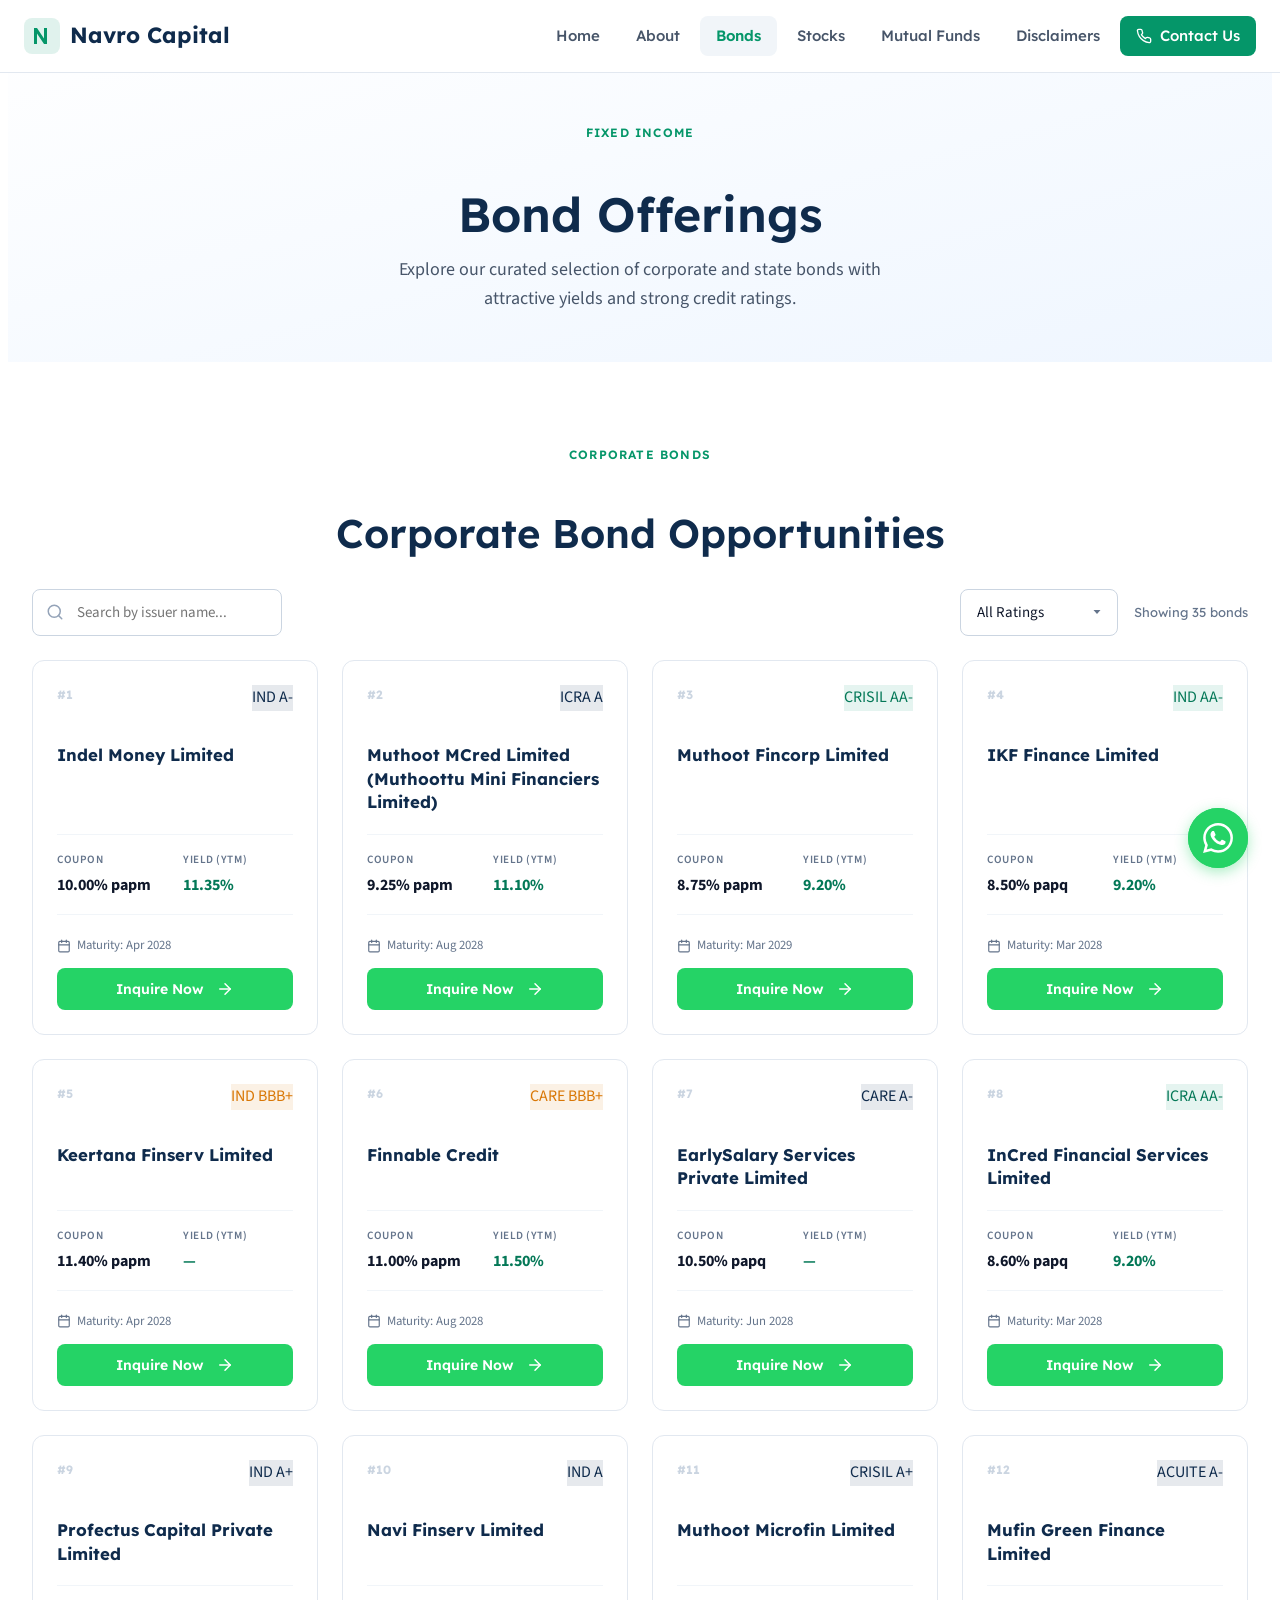
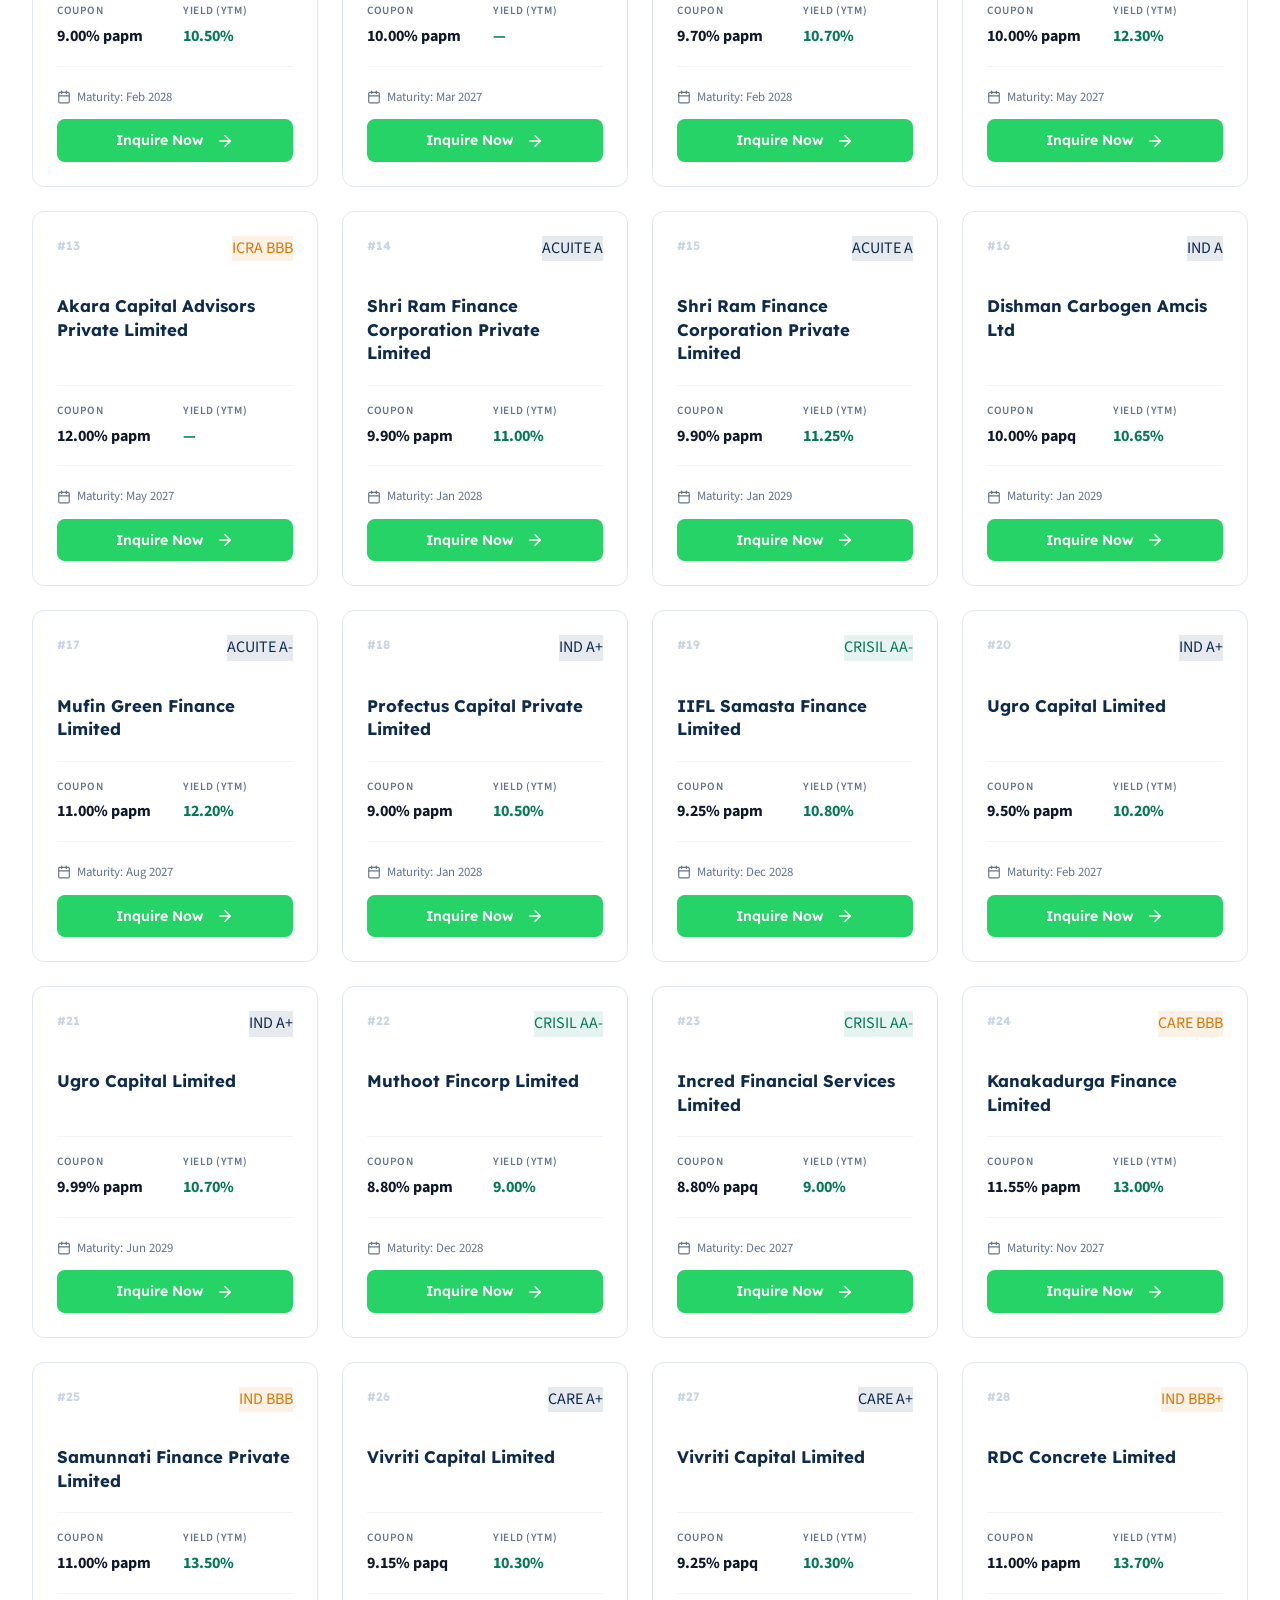
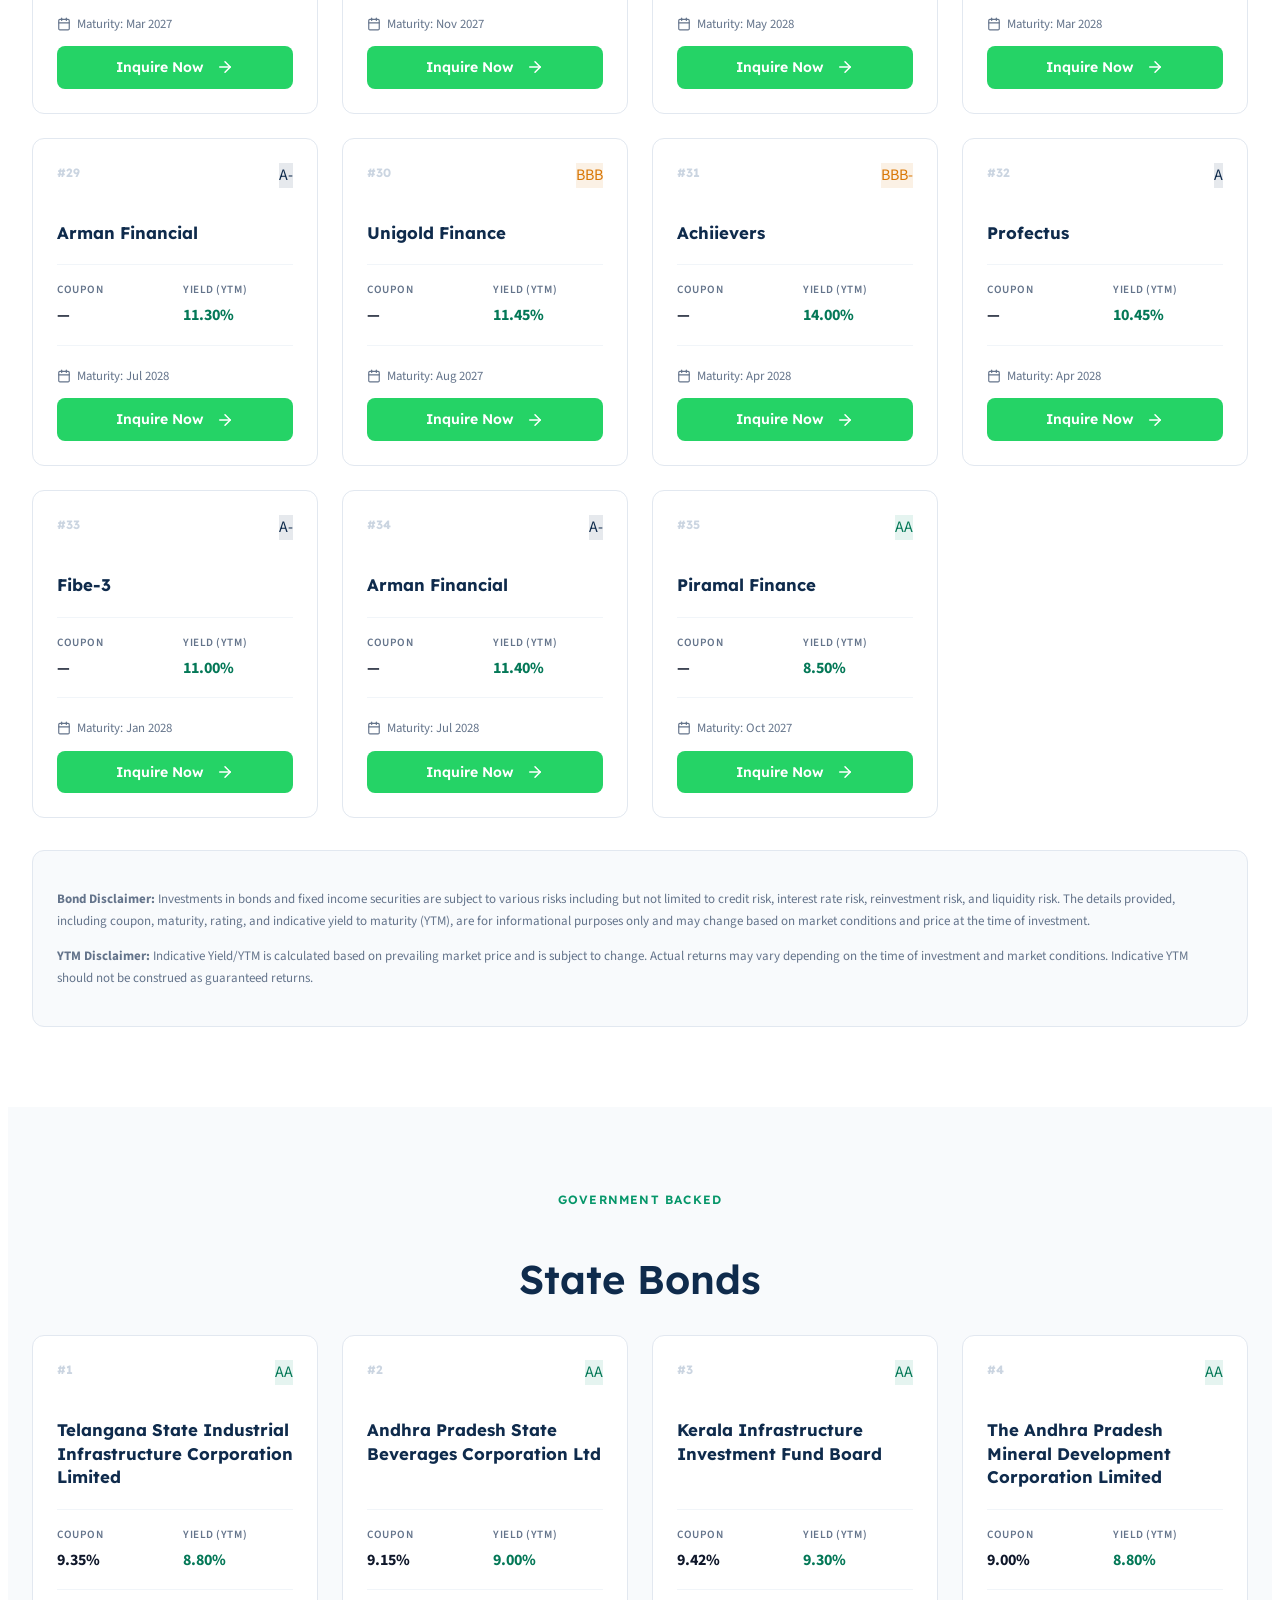
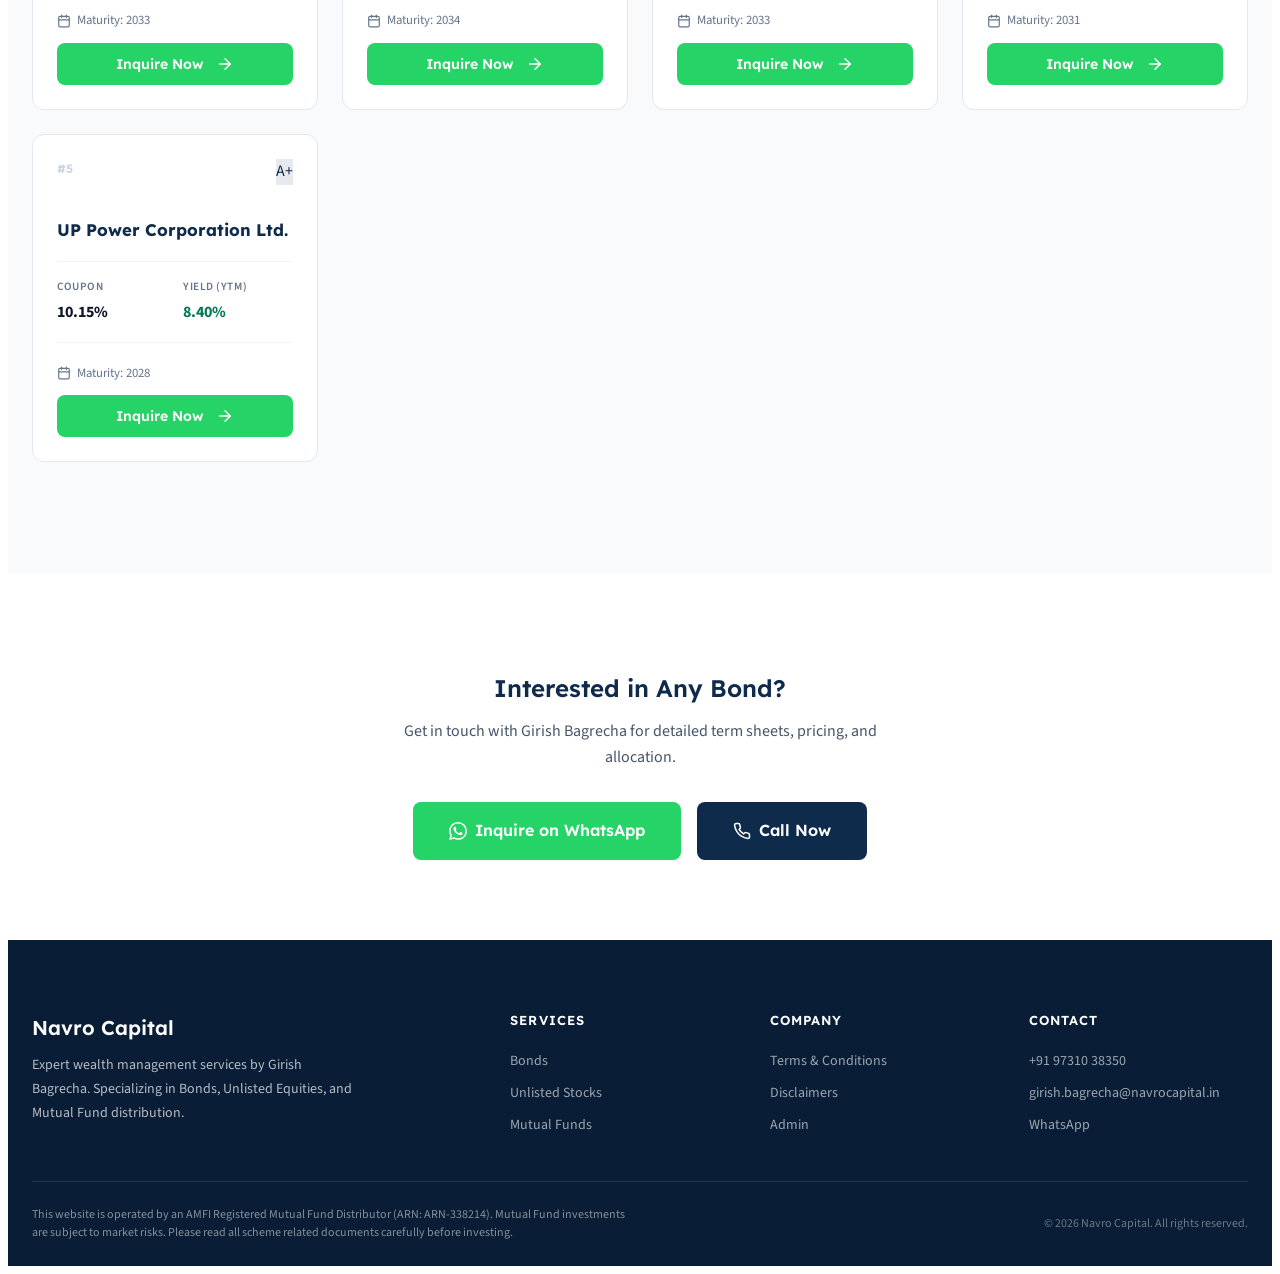
==== commit 5f163a9d: "email changes" ====
--- a/bonds.html
+++ b/bonds.html
@@ -5,6 +5,39 @@
   <meta name="viewport" content="width=device-width, initial-scale=1.0">
   <title>Bonds — Navro Capital</title>
   <meta name="description" content="Explore 35+ corporate and state bonds with attractive yields of 8.4%–14.0%. Curated by Navro Capital.">
+  <meta name="keywords" content="Bonds, Corporate Bonds, State Bonds, Fixed Income, High Yield Bonds, Investment Options, Navro Capital">
+  <meta name="robots" content="index, follow">
+  <link rel="canonical" href="https://navrocapital.in/bonds">
+
+  <!-- Open Graph / Facebook -->
+  <meta property="og:type" content="website">
+  <meta property="og:url" content="https://navrocapital.in/bonds">
+  <meta property="og:title" content="Bonds — Navro Capital">
+  <meta property="og:description" content="Explore 35+ corporate and state bonds with attractive yields of 8.4%–14.0%. Curated by Navro Capital.">
+  <meta property="og:image" content="https://navrocapital.in/assets/og-image.jpg">
+  <meta property="og:site_name" content="Navro Capital">
+
+  <!-- Twitter -->
+  <meta name="twitter:card" content="summary_large_image">
+  <meta name="twitter:url" content="https://navrocapital.in/bonds">
+  <meta name="twitter:title" content="Bonds — Navro Capital">
+  <meta name="twitter:description" content="Explore 35+ corporate and state bonds with attractive yields of 8.4%–14.0%. Curated by Navro Capital.">
+  <meta name="twitter:image" content="https://navrocapital.in/assets/og-image.jpg">
+
+  <!-- JSON-LD Structured Data -->
+  <script type="application/ld+json">
+  {
+    "@context": "https://schema.org",
+    "@type": "WebPage",
+    "name": "Bonds — Navro Capital",
+    "url": "https://navrocapital.in/bonds",
+    "description": "Explore 35+ corporate and state bonds with attractive yields. Curated by Navro Capital.",
+    "publisher": {
+      "@type": "Organization",
+      "name": "Navro Capital"
+    }
+  }
+  </script>
   <meta name="theme-color" content="#0F2B4C">
   <link rel="preconnect" href="https://fonts.googleapis.com">
   <link rel="preconnect" href="https://fonts.gstatic.com" crossorigin>
@@ -32,6 +65,7 @@
       <button class="menu-toggle" id="menuToggle" aria-label="Toggle navigation"><span></span><span></span><span></span></button>
       <ul class="navbar-links" id="navLinks">
         <li><a href="index.html">Home</a></li>
+        <li><a href="index.html#about">About</a></li>
         <li><a href="bonds.html" class="active">Bonds</a></li>
         <li><a href="stocks.html">Stocks</a></li>
         <li><a href="mutual-funds.html">Mutual Funds</a></li>
@@ -140,7 +174,7 @@
         <div class="footer-col">
           <h4>Contact</h4>
           <a href="tel:+919731038350">+91 97310 38350</a>
-          <a href="mailto:navrocapital@gmail.com">navrocapital@gmail.com</a>
+          <a href="mailto:girish.bagrecha@navrocapital.in">girish.bagrecha@navrocapital.in</a>
           <a href="#" id="footerWhatsapp">WhatsApp</a>
         </div>
       </div>
@@ -167,7 +201,7 @@
         <svg xmlns="http://www.w3.org/2000/svg" width="14" height="14" viewBox="0 0 24 24" fill="currentColor"><path d="M17.472 14.382c-.297-.149-1.758-.867-2.03-.967-.273-.099-.471-.148-.67.15-.197.297-.767.966-.94 1.164-.173.199-.347.223-.644.075-.297-.15-1.255-.463-2.39-1.475-.883-.788-1.48-1.761-1.653-2.059-.173-.297-.018-.458.13-.606.134-.133.298-.347.446-.52.149-.174.198-.298.298-.497.099-.198.05-.371-.025-.52-.075-.149-.669-1.612-.916-2.207-.242-.579-.487-.5-.669-.51-.173-.008-.371-.01-.57-.01-.198 0-.52.074-.792.372-.272.297-1.04 1.016-1.04 2.479 0 1.462 1.065 2.875 1.213 3.074.149.198 2.096 3.2 5.077 4.487.709.306 1.262.489 1.694.625.712.227 1.36.195 1.871.118.571-.085 1.758-.719 2.006-1.413.248-.694.248-1.289.173-1.413-.074-.124-.272-.198-.57-.347m-5.421 7.403h-.004a9.87 9.87 0 01-5.031-1.378l-.361-.214-3.741.982.998-3.648-.235-.374a9.86 9.86 0 01-1.51-5.26c.001-5.45 4.436-9.884 9.888-9.884 2.64 0 5.122 1.03 6.988 2.898a9.825 9.825 0 012.893 6.994c-.003 5.45-4.437 9.884-9.885 9.884m8.413-18.297A11.815 11.815 0 0012.05 0C5.495 0 .16 5.335.157 11.892c0 2.096.547 4.142 1.588 5.945L.057 24l6.305-1.654a11.882 11.882 0 005.683 1.448h.005c6.554 0 11.89-5.335 11.893-11.893a11.821 11.821 0 00-3.48-8.413z"/></svg>
         WhatsApp
       </a>
-      <a href="mailto:navrocapital@gmail.com" class="btn btn-outline btn-sm" style="border-color: var(--slate-300);">
+      <a href="mailto:girish.bagrecha@navrocapital.in" class="btn btn-outline btn-sm" style="border-color: var(--slate-300);">
         <svg xmlns="http://www.w3.org/2000/svg" width="14" height="14" viewBox="0 0 24 24" fill="none" stroke="currentColor" stroke-width="2" stroke-linecap="round" stroke-linejoin="round"><path d="M4 4h16c1.1 0 2 .9 2 2v12c0 1.1-.9 2-2 2H4c-1.1 0-2-.9-2-2V6c0-1.1.9-2 2-2z"/><polyline points="22,6 12,13 2,6"/></svg>
         Email
       </a>
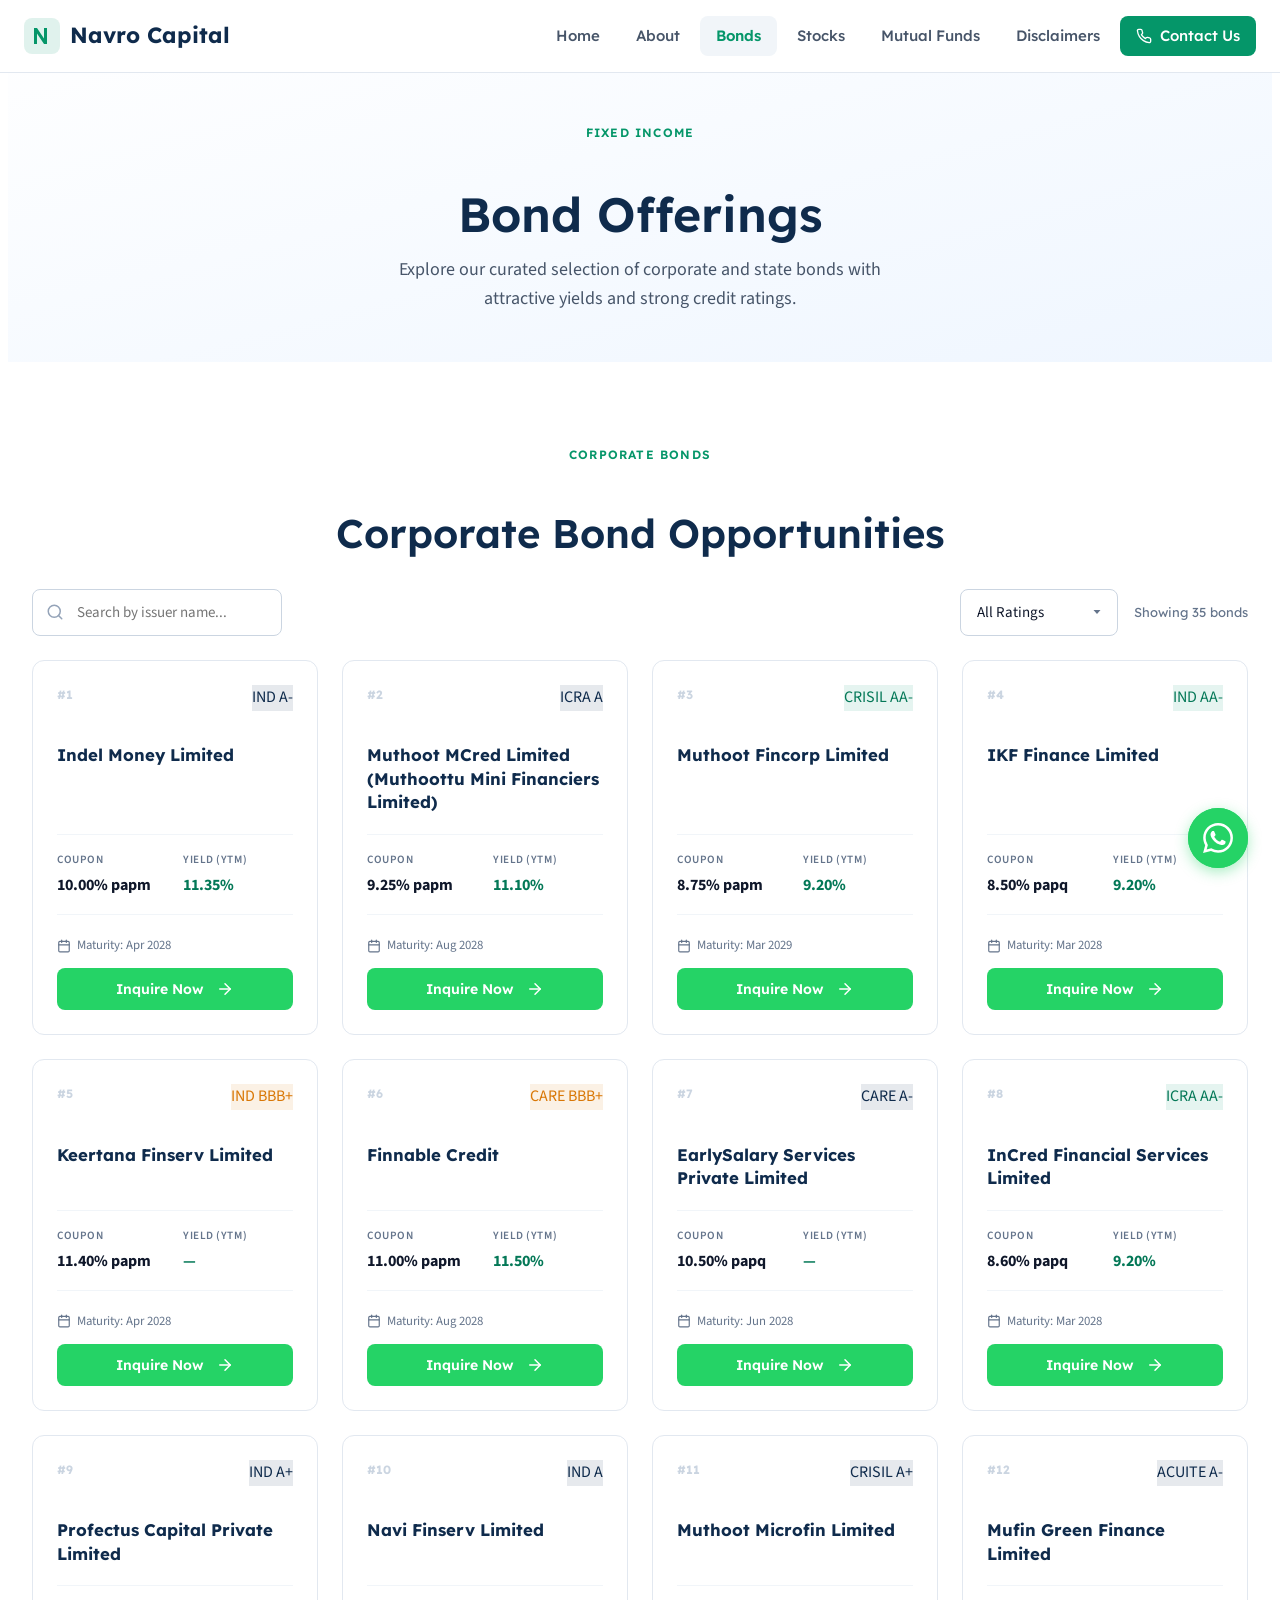
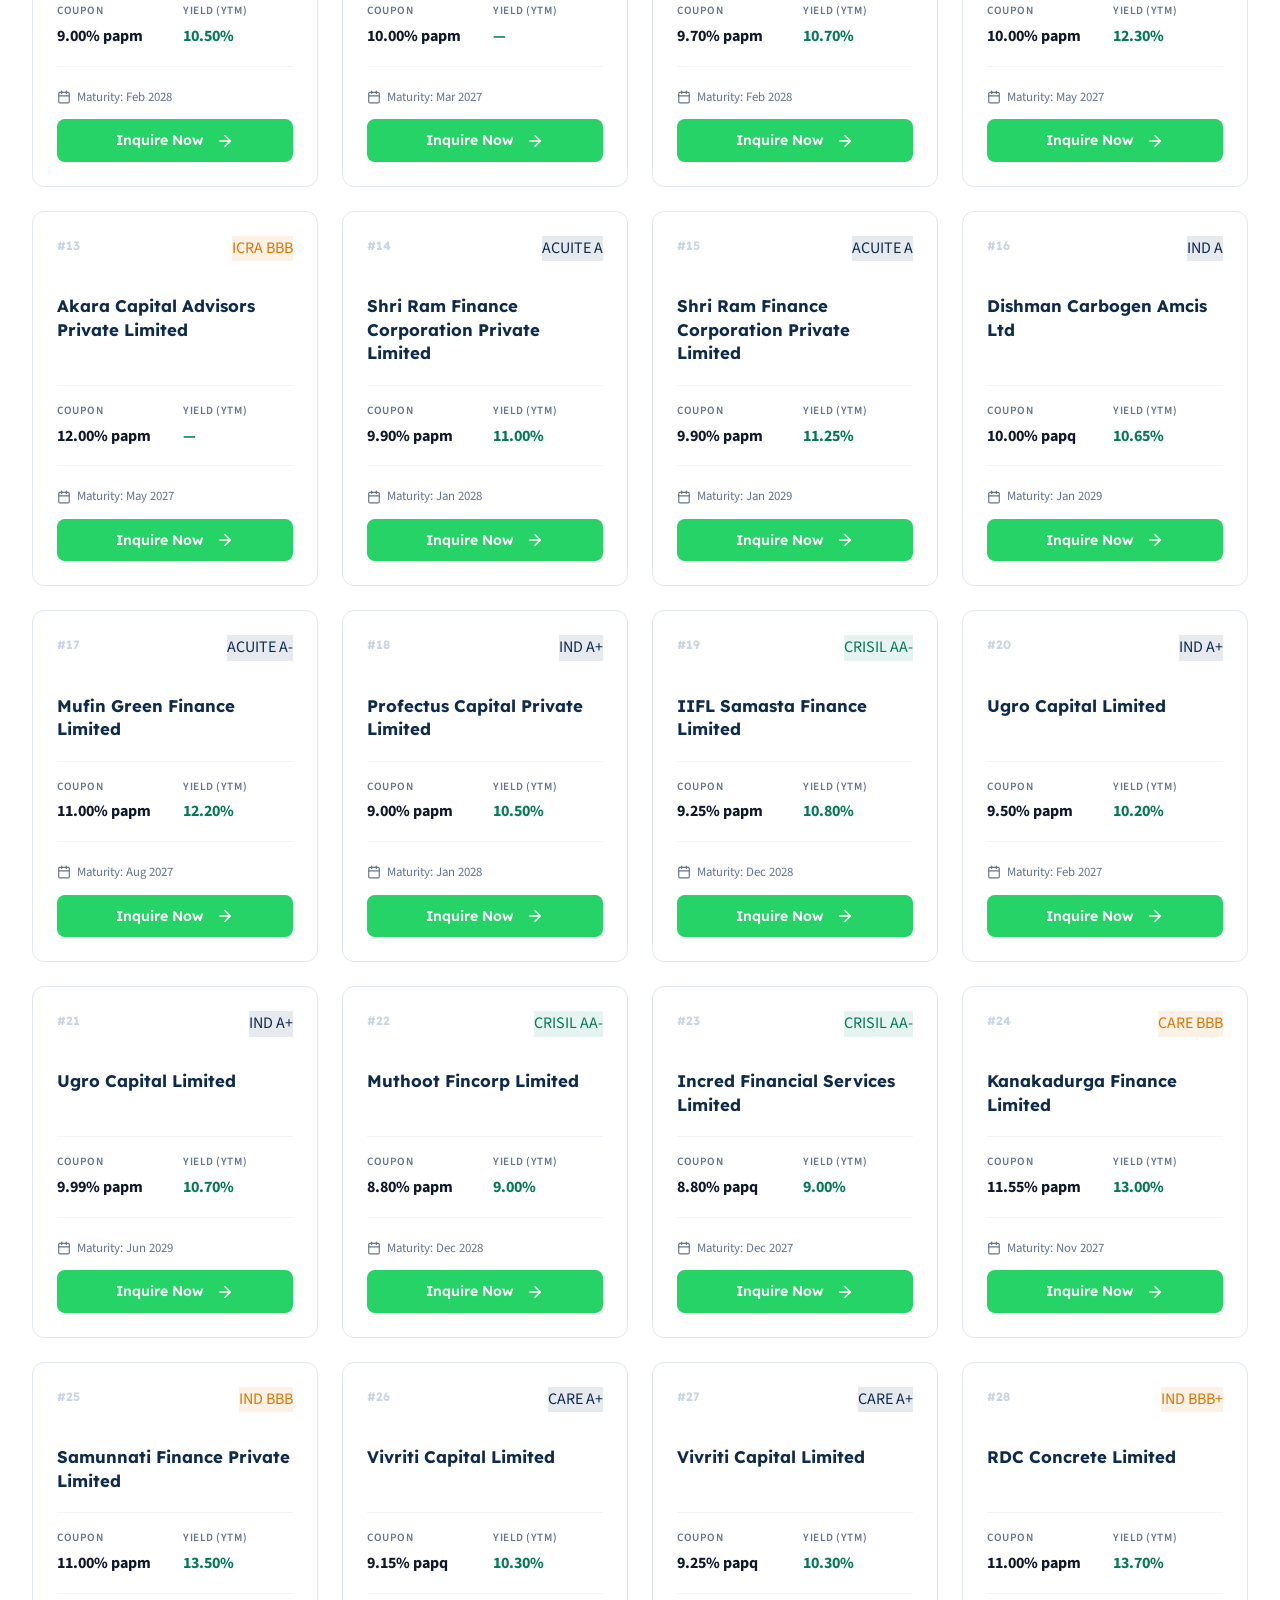
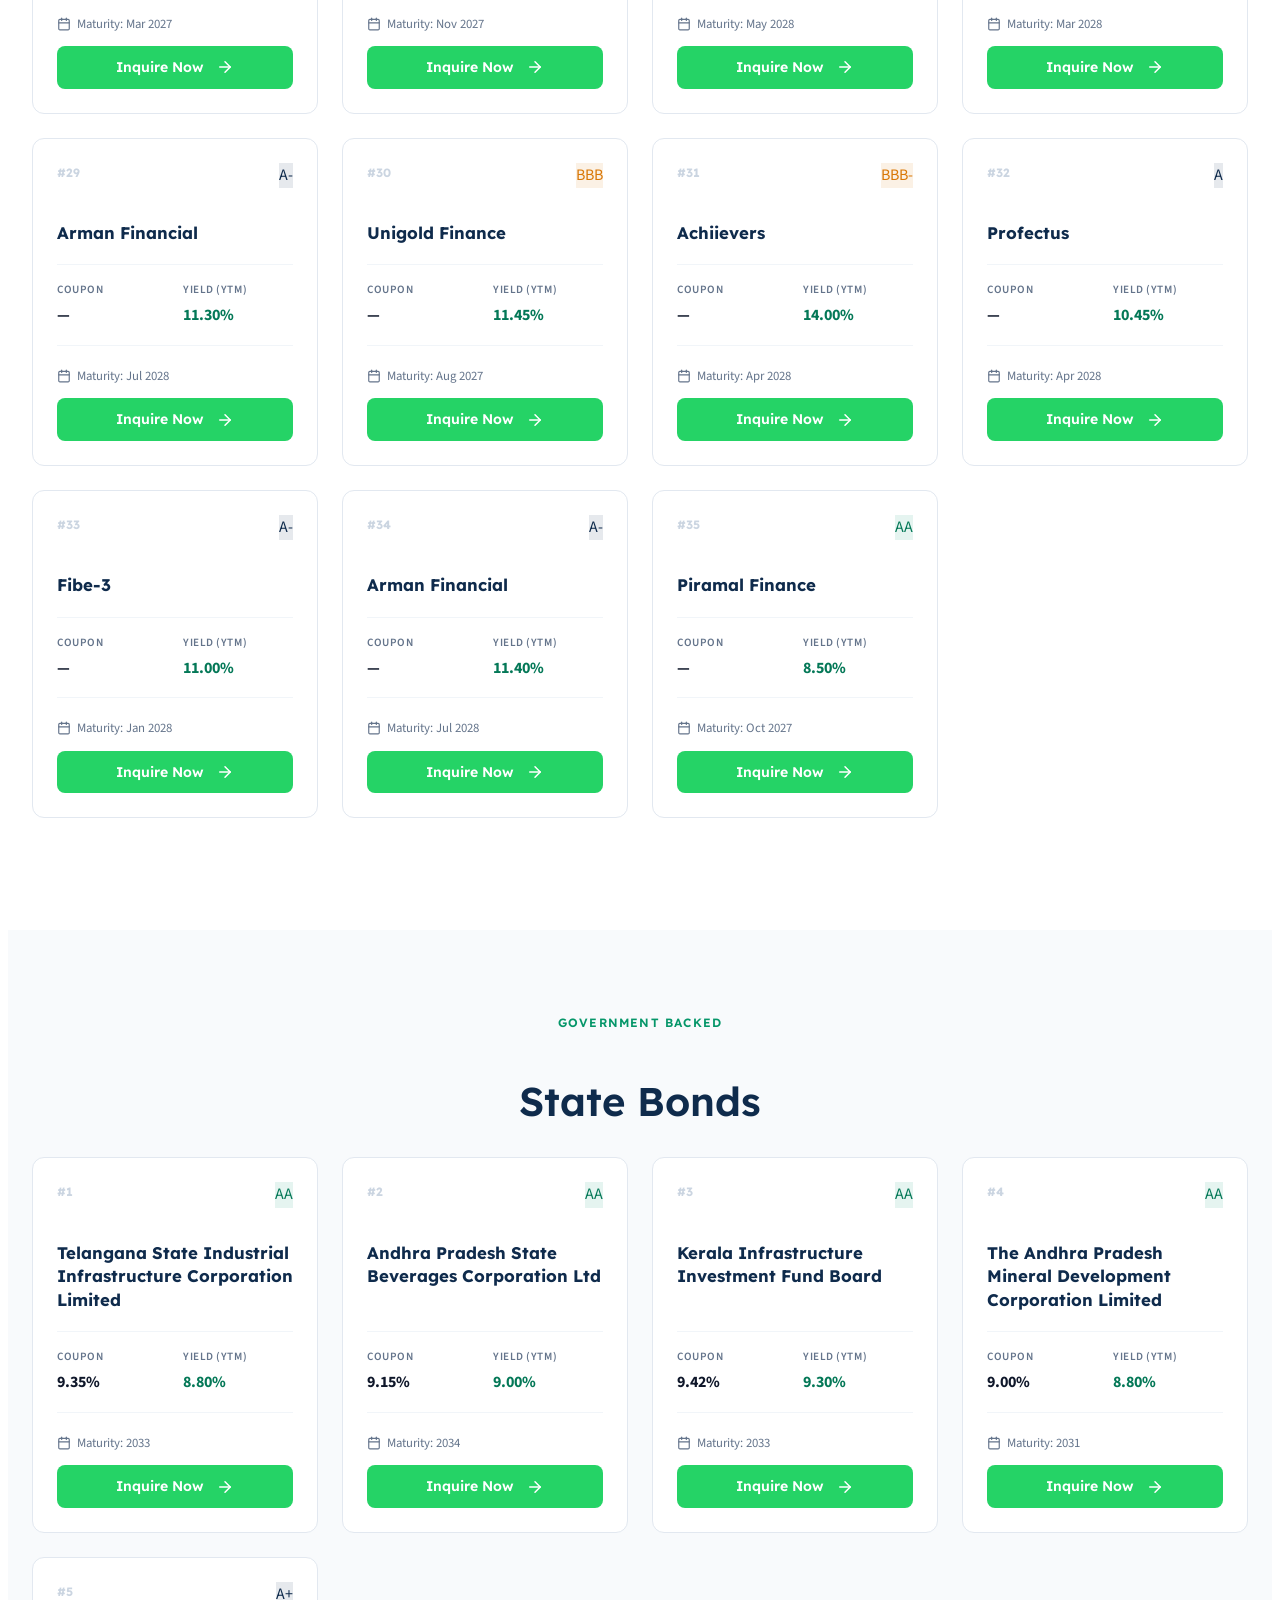
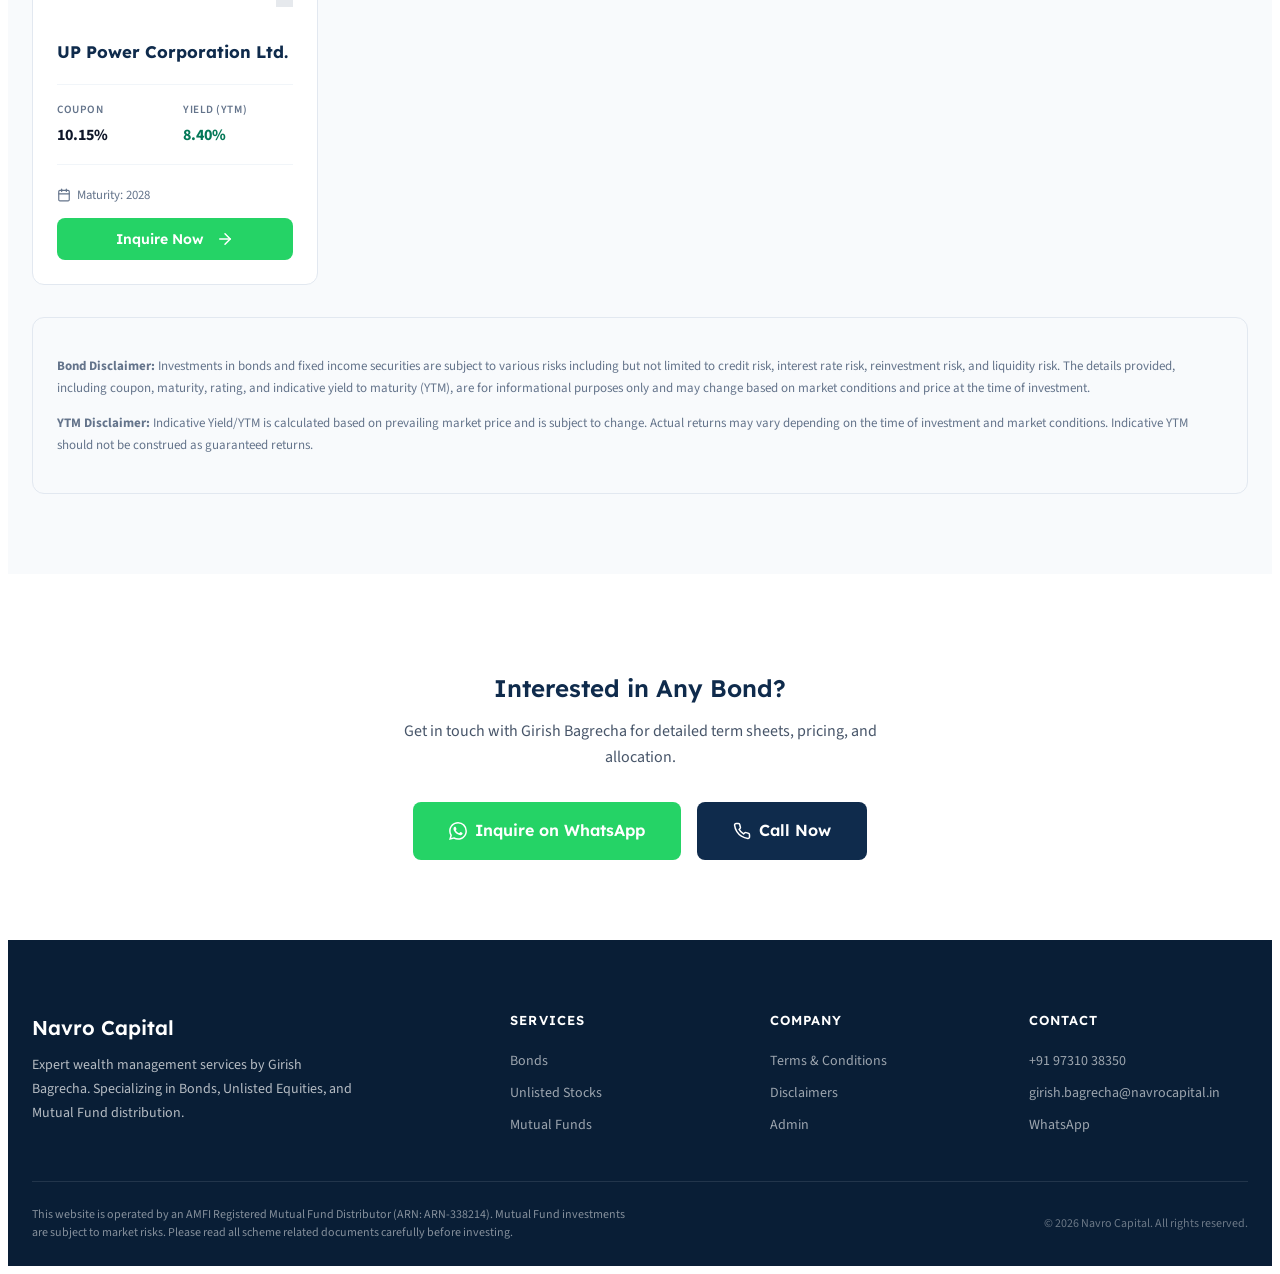
==== commit 15a0ed2c: "enhancements" ====
--- a/bonds.html
+++ b/bonds.html
@@ -4,7 +4,7 @@
   <meta charset="UTF-8">
   <meta name="viewport" content="width=device-width, initial-scale=1.0">
   <title>Bonds — Navro Capital</title>
-  <meta name="description" content="Explore 35+ corporate and state bonds with attractive yields of 8.4%–14.0%. Curated by Navro Capital.">
+  <meta name="description" content="Explore 35+ high-yield corporate and state bonds curated by Navro Capital. Inquire now for secure fixed-income opportunities with yields up to 14%.">
   <meta name="keywords" content="Bonds, Corporate Bonds, State Bonds, Fixed Income, High Yield Bonds, Investment Options, Navro Capital">
   <meta name="robots" content="index, follow">
   <link rel="canonical" href="https://navrocapital.in/bonds">
@@ -12,31 +12,51 @@
   <!-- Open Graph / Facebook -->
   <meta property="og:type" content="website">
   <meta property="og:url" content="https://navrocapital.in/bonds">
-  <meta property="og:title" content="Bonds — Navro Capital">
-  <meta property="og:description" content="Explore 35+ corporate and state bonds with attractive yields of 8.4%–14.0%. Curated by Navro Capital.">
+  <meta property="og:title" content="High-Yield Bonds — Navro Capital">
+  <meta property="og:description" content="Explore 35+ high-yield corporate and state bonds curated by Navro Capital. Inquire now for secure fixed-income opportunities.">
   <meta property="og:image" content="https://navrocapital.in/assets/og-image.jpg">
   <meta property="og:site_name" content="Navro Capital">
 
   <!-- Twitter -->
   <meta name="twitter:card" content="summary_large_image">
   <meta name="twitter:url" content="https://navrocapital.in/bonds">
-  <meta name="twitter:title" content="Bonds — Navro Capital">
-  <meta name="twitter:description" content="Explore 35+ corporate and state bonds with attractive yields of 8.4%–14.0%. Curated by Navro Capital.">
+  <meta name="twitter:title" content="High-Yield Bonds — Navro Capital">
+  <meta name="twitter:description" content="Explore 35+ high-yield corporate and state bonds curated by Navro Capital. Inquire now for secure fixed-income opportunities.">
   <meta name="twitter:image" content="https://navrocapital.in/assets/og-image.jpg">
 
   <!-- JSON-LD Structured Data -->
   <script type="application/ld+json">
-  {
-    "@context": "https://schema.org",
-    "@type": "WebPage",
-    "name": "Bonds — Navro Capital",
-    "url": "https://navrocapital.in/bonds",
-    "description": "Explore 35+ corporate and state bonds with attractive yields. Curated by Navro Capital.",
-    "publisher": {
-      "@type": "Organization",
-      "name": "Navro Capital"
+  [
+    {
+      "@context": "https://schema.org",
+      "@type": "WebPage",
+      "name": "Bonds — Navro Capital",
+      "url": "https://navrocapital.in/bonds",
+      "description": "Explore 35+ corporate and state bonds with attractive yields. Curated by Navro Capital.",
+      "publisher": {
+        "@type": "Organization",
+        "name": "Navro Capital"
+      }
+    },
+    {
+      "@context": "https://schema.org",
+      "@type": "BreadcrumbList",
+      "itemListElement": [
+        {
+          "@type": "ListItem",
+          "position": 1,
+          "name": "Home",
+          "item": "https://navrocapital.in/"
+        },
+        {
+          "@type": "ListItem",
+          "position": 2,
+          "name": "Bonds",
+          "item": "https://navrocapital.in/bonds"
+        }
+      ]
     }
-  }
+  ]
   </script>
   <meta name="theme-color" content="#0F2B4C">
   <link rel="preconnect" href="https://fonts.googleapis.com">
@@ -44,13 +64,13 @@
   <link href="https://fonts.googleapis.com/css2?family=Lexend:wght@300;400;500;600;700&family=Source+Sans+3:wght@300;400;500;600;700&display=swap" rel="stylesheet">
   <link rel="stylesheet" href="styles.css">
   <!-- Google tag (gtag.js) -->
-  <script async src="https://www.googletagmanager.com/gtag/js?id=G-56VB002HDN"></script>
+  <script async src="https://www.googletagmanager.com/gtag/js?id=G-W0PDM9Z6QC"></script>
   <script>
     window.dataLayer = window.dataLayer || [];
     function gtag(){dataLayer.push(arguments);}
     gtag('js', new Date());
 
-    gtag('config', 'G-56VB002HDN');
+    gtag('config', 'G-W0PDM9Z6QC');
   </script>
 </head>
 <body>
@@ -112,11 +132,6 @@
       <div class="bonds-grid" id="corporateBondsGrid">
         <!-- Populated by JS -->
       </div>
-
-      <div class="disclaimer-box" style="margin-top: 2rem;">
-        <p><strong>Bond Disclaimer:</strong> Investments in bonds and fixed income securities are subject to various risks including but not limited to credit risk, interest rate risk, reinvestment risk, and liquidity risk. The details provided, including coupon, maturity, rating, and indicative yield to maturity (YTM), are for informational purposes only and may change based on market conditions and price at the time of investment.</p>
-        <p style="margin-top: 0.5rem;"><strong>YTM Disclaimer:</strong> Indicative Yield/YTM is calculated based on prevailing market price and is subject to change. Actual returns may vary depending on the time of investment and market conditions. Indicative YTM should not be construed as guaranteed returns.</p>
-      </div>
     </div>
   </section>
 
@@ -129,6 +144,11 @@
       </div>
       <div class="bonds-grid" id="stateBondsGrid">
         <!-- Populated by JS -->
+      </div>
+
+      <div class="disclaimer-box" style="margin-top: 2rem;">
+        <p><strong>Bond Disclaimer:</strong> Investments in bonds and fixed income securities are subject to various risks including but not limited to credit risk, interest rate risk, reinvestment risk, and liquidity risk. The details provided, including coupon, maturity, rating, and indicative yield to maturity (YTM), are for informational purposes only and may change based on market conditions and price at the time of investment.</p>
+        <p style="margin-top: 0.5rem;"><strong>YTM Disclaimer:</strong> Indicative Yield/YTM is calculated based on prevailing market price and is subject to change. Actual returns may vary depending on the time of investment and market conditions. Indicative YTM should not be construed as guaranteed returns.</p>
       </div>
     </div>
   </section>
--- a/styles.css
+++ b/styles.css
@@ -171,6 +171,8 @@
   font-size: 1.375rem;
   color: var(--navy);
   transition: opacity var(--transition);
+  position: relative;
+  z-index: 2100;
 }
 
 .navbar-logo:hover {
@@ -248,7 +250,7 @@
   border: none;
   cursor: pointer;
   padding: 0.5rem;
-  z-index: 1001;
+  z-index: 2100;
 }
 
 .menu-toggle span {
@@ -257,7 +259,7 @@
   height: 2px;
   background: var(--navy);
   border-radius: 2px;
-  transition: transform var(--transition), opacity var(--transition);
+  transition: transform 0.3s ease, opacity 0.3s ease;
 }
 
 .menu-toggle.open span:first-child {
@@ -279,28 +281,44 @@
 
   .navbar-links {
     position: fixed;
-    top: 72px;
+    top: 0;
     left: 0;
     right: 0;
     bottom: 0;
+    width: 100%;
+    height: 100vh;
     flex-direction: column;
+    justify-content: center;
+    align-items: stretch;
     background: var(--white);
-    padding: 2rem 1.5rem;
-    gap: 0.5rem;
+    padding: 5rem 2rem;
+    gap: 0.75rem;
     transform: translateX(100%);
-    transition: transform 0.3s ease;
+    transition: transform 0.4s cubic-bezier(0.4, 0, 0.2, 1);
     overflow-y: auto;
+    z-index: 2000;
   }
 
   .navbar-links.open {
     transform: translateX(0);
   }
 
+  .navbar-links li {
+    width: 100%;
+  }
+
   .navbar-links a {
     width: 100%;
-    padding: 1rem;
-    font-size: 1.0625rem;
+    padding: 1.25rem;
+    font-size: 1.25rem;
+    justify-content: center;
     border-radius: var(--radius-sm);
+    text-align: center;
+  }
+
+  .navbar-cta {
+    margin-top: 1rem;
+    justify-content: center;
   }
 
   .navbar-links a:hover {
@@ -466,6 +484,12 @@
   }
   .hero-stats-grid {
     max-width: 100%;
+  }
+}
+
+@media (max-width: 480px) {
+  .hero-stats-grid {
+    grid-template-columns: 1fr;
   }
 }
 
@@ -1804,6 +1828,12 @@
   .whatsapp-float {
     bottom: 5.5rem;
   }
+  .hero-actions {
+    flex-direction: column;
+  }
+  .hero-actions .btn {
+    width: 100%;
+  }
 }
 
 /* ========================================
